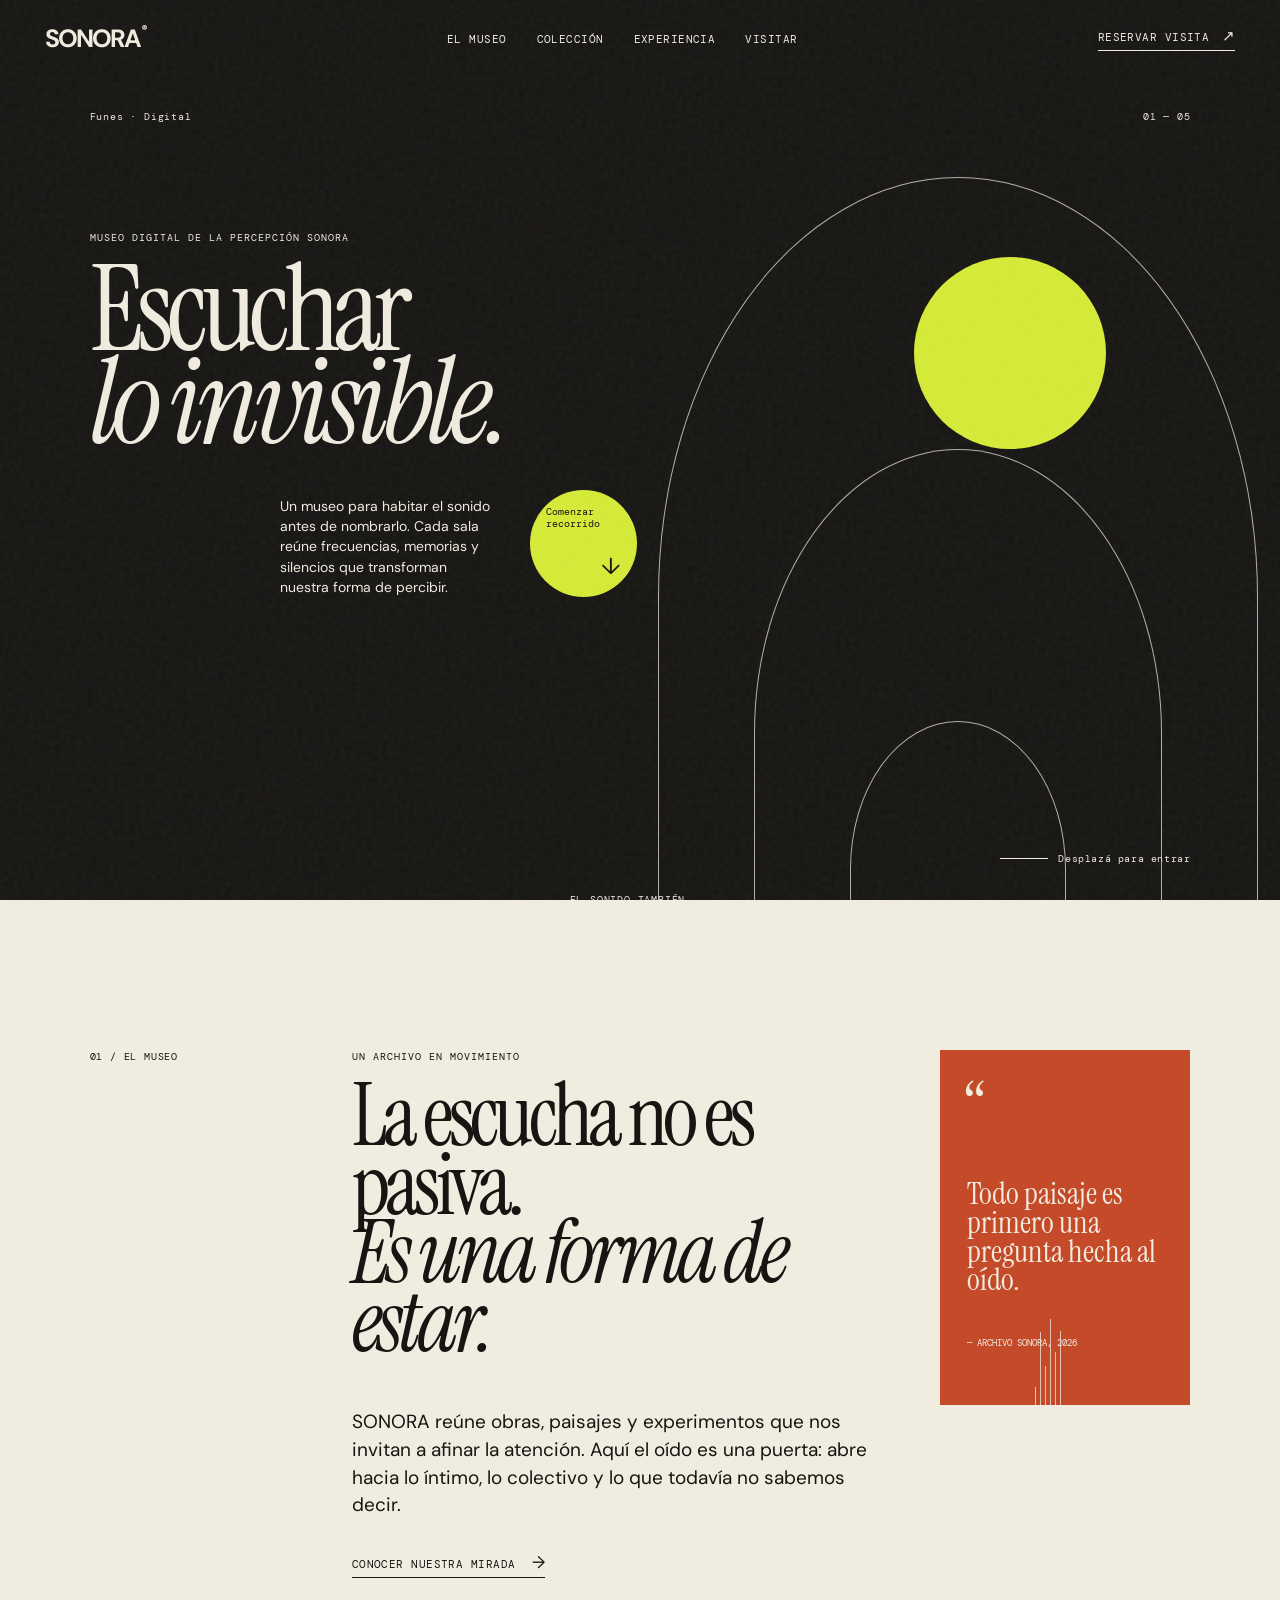
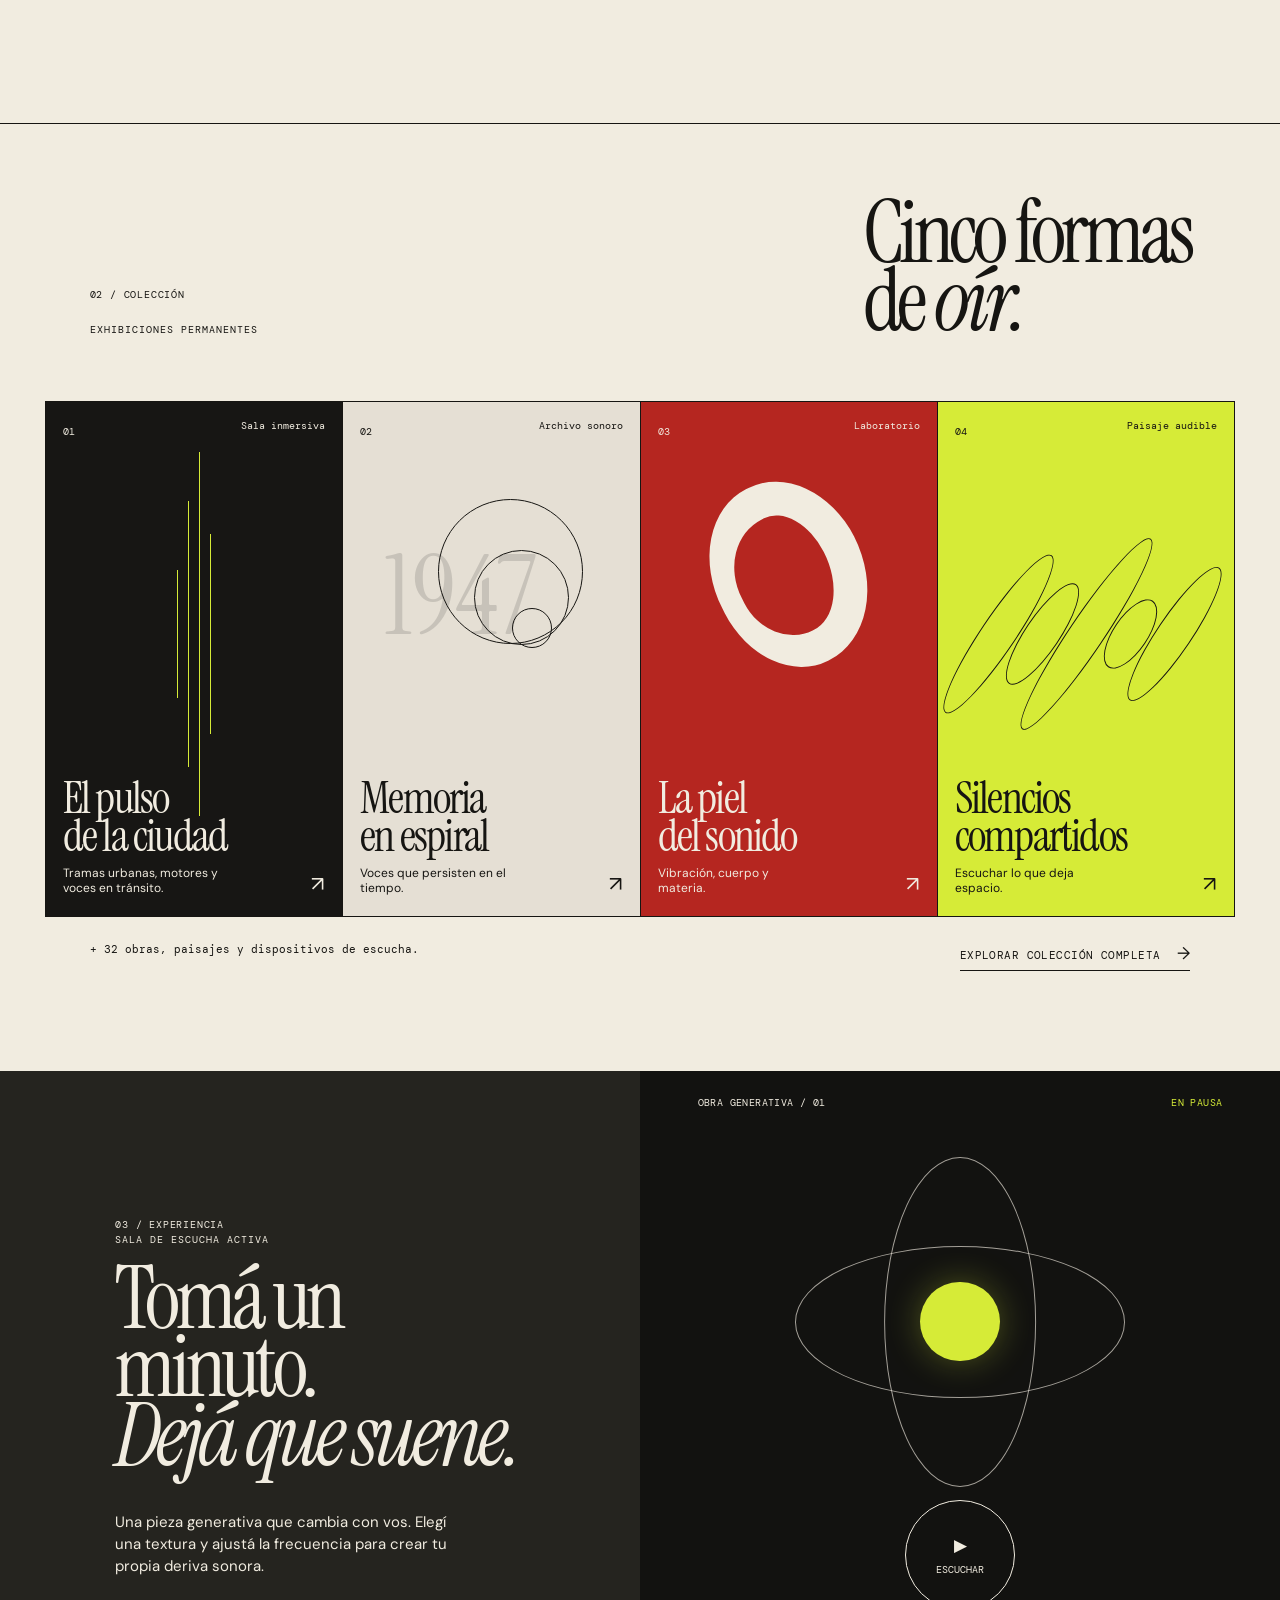
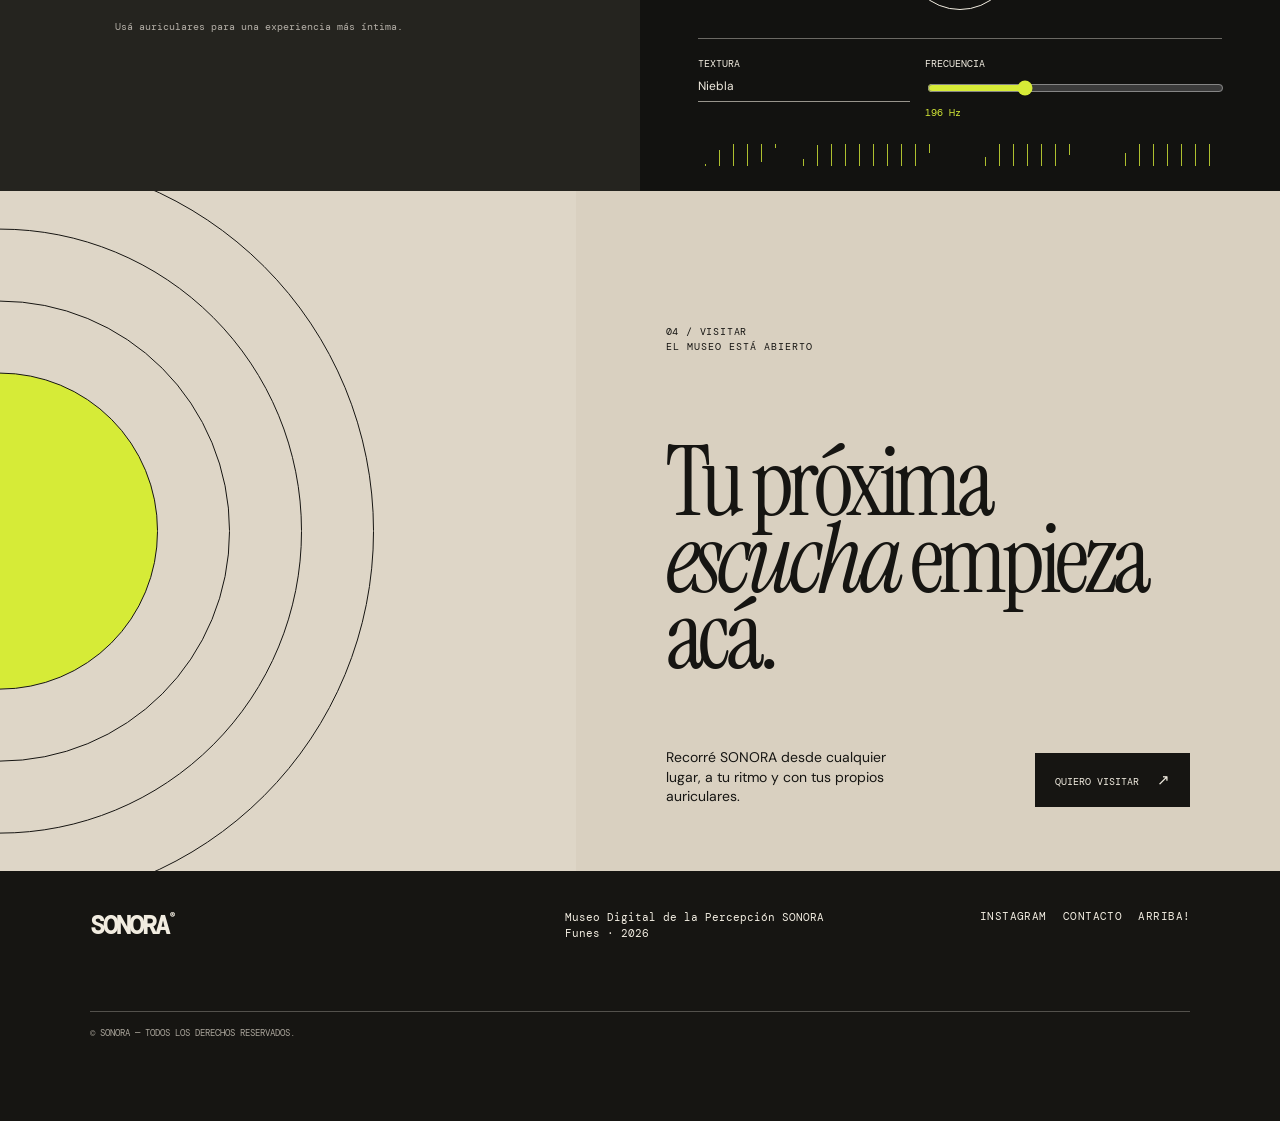
==== index.html @ 8efe7205 "Add files via upload" ====
<!doctype html>
<html lang="es">
  <head>
    <meta charset="UTF-8" />
    <meta name="viewport" content="width=device-width, initial-scale=1.0" />
    <meta name="theme-color" content="#151411" />
    <meta
      name="description"
      content="Museo Digital de la Percepción Sonora — un archivo vivo para escuchar de otra manera."
    />
    <title>SONORA — Museo digital de la percepción</title>
    <link rel="stylesheet" href="styles.css" />
  </head>
  <body>
    <div class="grain" aria-hidden="true"></div>
    <header class="site-header">
      <a class="wordmark" href="#inicio" aria-label="SONORA, inicio">SONORA<span>®</span></a>
      <button class="menu-toggle" type="button" aria-expanded="false" aria-controls="navigation">
        <span></span><span></span>
        <span class="sr-only">Abrir menú</span>
      </button>
      <nav id="navigation" aria-label="Navegación principal">
        <a href="#museo">El museo</a>
        <a href="#coleccion">Colección</a>
        <a href="#experiencia">Experiencia</a>
        <a href="#visita">Visitar</a>
      </nav>
      <a class="header-cta" href="visitar.html">Reservar visita <span>↗</span></a>
    </header>

    <main>
      <section class="hero" id="inicio" aria-labelledby="hero-title">
        <div class="hero-topline"><span>Funes · Digital</span><span>01 — 05</span></div>
        <div class="hero-content">
          <p class="eyebrow">Museo digital de la percepción sonora</p>
          <h1 id="hero-title">Escuchar<br /><em>lo invisible.</em></h1>
          <div class="hero-intro">
            <p>Un museo para habitar el sonido antes de nombrarlo. Cada sala reúne frecuencias, memorias y silencios que transforman nuestra forma de percibir.</p>
            <a class="circle-link" href="#museo"><span>Comenzar<br />recorrido</span><b>↓</b></a>
          </div>
        </div>
        <div class="hero-art" aria-hidden="true">
          <div class="sun"></div>
          <div class="arch arch-one"></div><div class="arch arch-two"></div><div class="arch arch-three"></div>
          <p>EL SONIDO TAMBIÉN<br />TIENE FORMA</p>
        </div>
        <div class="scroll-cue"><span></span>Desplazá para entrar</div>
      </section>

      <section class="manifesto" id="museo" aria-labelledby="museo-title">
        <div class="section-index">01 / EL MUSEO</div>
        <div class="manifesto-copy">
          <p class="eyebrow">Un archivo en movimiento</p>
          <h2 id="museo-title">La escucha no es pasiva.<br /><em>Es una forma de estar.</em></h2>
          <p class="large-copy">SONORA reúne obras, paisajes y experimentos que nos invitan a afinar la atención. Aquí el oído es una puerta: abre hacia lo íntimo, lo colectivo y lo que todavía no sabemos decir.</p>
          <a class="text-link" href="#coleccion">Conocer nuestra mirada <span>→</span></a>
        </div>
        <aside class="quote-card">
          <span class="quote-mark">“</span>
          <blockquote>Todo paisaje es primero una pregunta hecha al oído.</blockquote>
          <cite>— Archivo SONORA, 2026</cite>
          <div class="quote-lines" aria-hidden="true"><i></i><i></i><i></i><i></i><i></i><i></i></div>
        </aside>
      </section>

      <section class="collection" id="coleccion" aria-labelledby="coleccion-title">
        <div class="section-heading">
          <div><span class="section-index">02 / COLECCIÓN</span><p class="eyebrow">Exhibiciones permanentes</p></div>
          <h2 id="coleccion-title">Cinco formas<br />de <em>oír.</em></h2>
        </div>
        <div class="room-grid">
          <article class="room room-dark" data-room="01" tabindex="0">
            <span class="room-number">01</span><span class="room-type">Sala inmersiva</span>
            <div class="room-visual pulse-visual"><i></i><i></i><i></i><i></i></div>
            <h3>El pulso<br />de la ciudad</h3><p>Tramas urbanas, motores y voces en tránsito.</p><span class="room-arrow">↗</span>
          </article>
          <article class="room room-paper" data-room="02" tabindex="0">
            <span class="room-number">02</span><span class="room-type">Archivo sonoro</span>
            <div class="room-visual paper-visual"><span>1947</span><i></i><i></i><i></i></div>
            <h3>Memoria<br />en espiral</h3><p>Voces que persisten en el tiempo.</p><span class="room-arrow">↗</span>
          </article>
          <article class="room room-red" data-room="03" tabindex="0">
            <span class="room-number">03</span><span class="room-type">Laboratorio</span>
            <div class="room-visual ear-visual"><div></div></div>
            <h3>La piel<br />del sonido</h3><p>Vibración, cuerpo y materia.</p><span class="room-arrow">↗</span>
          </article>
          <article class="room room-line" data-room="04" tabindex="0">
            <span class="room-number">04</span><span class="room-type">Paisaje audible</span>
            <div class="room-visual line-visual"><i></i><i></i><i></i><i></i><i></i></div>
            <h3>Silencios<br />compartidos</h3><p>Escuchar lo que deja espacio.</p><span class="room-arrow">↗</span>
          </article>
        </div>
        <div class="collection-footer"><p>+ 32 obras, paisajes y dispositivos de escucha.</p><a class="text-link" href="#experiencia">Explorar colección completa <span>→</span></a></div>
      </section>

      <section class="listening-lab" id="experiencia" aria-labelledby="lab-title">
        <div class="lab-copy">
          <span class="section-index">03 / EXPERIENCIA</span>
          <p class="eyebrow">Sala de escucha activa</p>
          <h2 id="lab-title">Tomá un minuto.<br /><em>Dejá que suene.</em></h2>
          <p>Una pieza generativa que cambia con vos. Elegí una textura y ajustá la frecuencia para crear tu propia deriva sonora.</p>
          <p class="small-note">Usá auriculares para una experiencia más íntima.</p>
        </div>
        <div class="sound-console">
          <div class="console-header"><span>OBRA GENERATIVA / 01</span><span id="sound-status" aria-live="polite">EN PAUSA</span></div>
          <div class="sound-orbit" aria-hidden="true"><div class="orbit orbit-a"></div><div class="orbit orbit-b"></div><div class="core"></div></div>
          <button class="play-button" id="play-button" type="button" aria-pressed="false"><span class="play-icon">▶</span><span class="play-label">Escuchar</span></button>
          <div class="sound-controls">
            <label>Textura <select id="texture"><option value="sine">Niebla</option><option value="triangle">Marea</option><option value="sawtooth">Grano</option></select></label>
            <label>Frecuencia <input id="frequency" type="range" min="90" max="420" value="196" /><output id="frequency-output">196 Hz</output></label>
          </div>
          <div class="waveform" id="waveform" aria-hidden="true"></div>
        </div>
      </section>

      <section class="visit" id="visita" aria-labelledby="visita-title">
        <div class="visit-art" aria-hidden="true"><div class="ripple r1"></div><div class="ripple r2"></div><div class="ripple r3"></div><div class="ripple r4"></div></div>
        <div class="visit-content">
          <div><span class="section-index">04 / VISITAR</span><p class="eyebrow">El museo está abierto</p></div>
          <h2 id="visita-title">Tu próxima<br /><em>escucha</em> empieza acá.</h2>
          <div class="visit-bottom"><p>Recorré SONORA desde cualquier lugar, a tu ritmo y con tus propios auriculares.</p><a class="button-light" href="visitar.html">Quiero visitar <span>↗</span></a></div>
        </div>
      </section>
    </main>

    <footer>
      <a class="wordmark" href="#inicio">SONORA<span>®</span></a>
      <p>Museo Digital de la Percepción SONORA<br />Funes · 2026</p>
      <div><a href="https://instagram.com/fran.dubua/" target="_blank">Instagram</a><a href="mailto:riojinzxc@gmail.com">Contacto</a><a href="#inicio">Arriba!</a></div>
      <small>© SONORA — Todos los derechos reservados.</small>
    </footer>
    <script src="script.js"></script>
  </body>
</html>
---- styles.css ----
@import url('https://fonts.googleapis.com/css2?family=DM+Mono&family=DM+Sans:wght@400;500;700&family=Instrument+Serif:ital@0;1&display=swap');

:root{--ink:#161512;--cream:#f1ece0;--paper:#d9d0c0;--acid:#d6eb37;--rust:#c44a29;--red:#b52620;--mono:'DM Mono',monospace;--sans:'DM Sans',sans-serif;--serif:'Instrument Serif',Georgia,serif}*{box-sizing:border-box}html{scroll-behavior:smooth}body{margin:0;background:var(--cream);color:var(--ink);font-family:var(--sans);font-size:16px}.grain{position:fixed;inset:0;z-index:20;pointer-events:none;opacity:.055;background-image:url("data:image/svg+xml,%3Csvg viewBox='0 0 180 180' xmlns='http://www.w3.org/2000/svg'%3E%3Cfilter id='n'%3E%3CfeTurbulence type='fractalNoise' baseFrequency='.95' numOctaves='4' stitchTiles='stitch'/%3E%3C/filter%3E%3Crect width='100%25' height='100%25' filter='url(%23n)' opacity='.9'/%3E%3C/svg%3E")}.site-header{height:78px;padding:0 3.5vw;display:flex;align-items:center;justify-content:space-between;border-bottom:1px solid rgba(22,21,18,.24);position:absolute;left:0;right:0;z-index:4;color:var(--cream)}.wordmark{font-weight:700;letter-spacing:-.08em;font-size:25px;text-decoration:none;color:inherit}.wordmark span{font-family:var(--mono);font-size:8px;vertical-align:top;letter-spacing:0;margin-left:2px}.site-header nav{display:flex;gap:30px}.site-header nav a,.header-cta,footer a{font:11px var(--mono);color:inherit;text-decoration:none;text-transform:uppercase;letter-spacing:.04em}.header-cta{border-bottom:1px solid currentColor;padding-bottom:4px}.header-cta span{font-size:15px;margin-left:5px}.menu-toggle{display:none}.hero{min-height:800px;height:100vh;position:relative;overflow:hidden;background:#171614;color:var(--cream);padding:110px 7vw 38px}.hero-topline{font:10px var(--mono);display:flex;justify-content:space-between;letter-spacing:.08em}.hero-content{position:relative;z-index:2;margin-top:clamp(60px,12vh,150px);max-width:760px}.eyebrow{font:10px var(--mono);text-transform:uppercase;letter-spacing:.1em;margin:0 0 19px}.hero h1,h2{font:clamp(65px,9.4vw,150px)/.77 var(--serif);letter-spacing:-.055em;font-weight:400;margin:0}.hero h1 em,h2 em{font-weight:400}.hero-intro{display:flex;align-items:end;gap:35px;margin:42px 0 0 25%;max-width:480px}.hero-intro p{font-size:14px;line-height:1.45;margin:0;max-width:215px}.circle-link{display:flex;flex:none;width:107px;height:107px;border-radius:50%;background:var(--acid);color:var(--ink);padding:16px;text-decoration:none;justify-content:space-between;flex-direction:column;font:10px/1.2 var(--mono)}.circle-link b{font:23px var(--sans);align-self:flex-end}.hero-art{position:absolute;right:-7vw;bottom:-13vh;width:min(64vw,800px);height:min(64vw,800px)}.sun{background:var(--acid);width:24%;aspect-ratio:1;border-radius:50%;position:absolute;top:5%;left:43%;z-index:1}.arch{position:absolute;border:1px solid rgba(241,236,224,.72);border-bottom:0;border-radius:50% 50% 0 0}.arch-one{width:75%;height:105%;bottom:0;left:11%}.arch-two{width:51%;height:71%;bottom:0;left:23%}.arch-three{width:27%;height:37%;bottom:0;left:35%}.hero-art p{position:absolute;z-index:2;bottom:11%;left:0;font:10px/1.25 var(--mono);letter-spacing:.08em}.scroll-cue{position:absolute;bottom:35px;right:7vw;font:10px var(--mono);letter-spacing:.06em;display:flex;align-items:center;gap:10px}.scroll-cue span{display:block;height:1px;width:48px;background:var(--cream)}.manifesto{padding:150px 7vw;display:grid;grid-template-columns:18% 1fr 250px;gap:5vw;align-items:start}.section-index{font:10px var(--mono);letter-spacing:.08em}.manifesto h2,.collection h2,.lab-copy h2,.visit h2{font-size:clamp(52px,6.7vw,103px);line-height:.8}.large-copy{font-size:19px;line-height:1.45;max-width:575px;margin:52px 0 32px}.text-link{font:11px var(--mono);text-transform:uppercase;color:inherit;letter-spacing:.04em;text-decoration:none;border-bottom:1px solid;padding-bottom:6px}.text-link span{font:17px var(--sans);margin-left:9px}.quote-card{background:var(--rust);color:var(--cream);min-height:355px;padding:27px;position:relative;overflow:hidden}.quote-mark{font:68px/1 var(--serif)}blockquote{font:31px/.93 var(--serif);margin:35px 0 35px}cite{font:9px var(--mono);font-style:normal;text-transform:uppercase}.quote-lines{position:absolute;bottom:-4px;right:-25px;width:180px;height:90px;display:flex;align-items:flex-end;gap:4px;opacity:.75}.quote-lines i{width:1px;background:var(--cream);transform-origin:bottom}.quote-lines i:nth-child(1){height:25%}.quote-lines i:nth-child(2){height:86%}.quote-lines i:nth-child(3){height:48%}.quote-lines i:nth-child(4){height:100%}.quote-lines i:nth-child(5){height:63%}.quote-lines i:nth-child(6){height:87%}.collection{padding:75px 3.5vw 100px;border-top:1px solid var(--ink)}.section-heading{padding:0 3.5vw 65px;display:flex;align-items:end;justify-content:space-between}.section-heading .eyebrow{margin-top:20px;margin-bottom:0}.room-grid{display:grid;grid-template-columns:repeat(4,1fr);border-top:1px solid var(--ink);border-left:1px solid var(--ink)}.room{height:515px;border-right:1px solid var(--ink);border-bottom:1px solid var(--ink);padding:17px;position:relative;overflow:hidden;cursor:pointer;transition:transform .3s ease,box-shadow .3s ease}.room:hover,.room:focus-visible{transform:translateY(-8px);box-shadow:0 12px 0 var(--ink);z-index:1;outline:none}.room-number,.room-type{font:10px var(--mono);position:relative;z-index:1}.room-type{float:right}.room h3{font:45px/.83 var(--serif);letter-spacing:-.04em;position:absolute;z-index:2;left:17px;bottom:62px;margin:0}.room p{font-size:12px;line-height:1.3;position:absolute;left:17px;bottom:19px;margin:0;max-width:160px}.room-arrow{position:absolute;right:18px;bottom:18px;font-size:21px}.room-dark{background:#171614;color:var(--cream)}.room-paper{background:#e5dfd4}.room-red{background:var(--red);color:var(--cream)}.room-line{background:var(--acid)}.room-visual{position:absolute;inset:50px 0 100px}.pulse-visual{display:flex;align-items:center;justify-content:center;gap:10px}.pulse-visual i{display:block;width:1px;background:var(--acid);animation:pulse 1.6s infinite ease-in-out}.pulse-visual i:nth-child(1){height:35%}.pulse-visual i:nth-child(2){height:73%;animation-delay:.2s}.pulse-visual i:nth-child(3){height:100%;animation-delay:.4s}.pulse-visual i:nth-child(4){height:55%;animation-delay:.6s}@keyframes pulse{50%{transform:scaleY(.35)}}.paper-visual span{font:110px var(--serif);position:absolute;left:14%;top:20%;color:rgba(22,21,18,.14)}.paper-visual i{position:absolute;border:1px solid var(--ink);border-radius:50%;width:145px;aspect-ratio:1;left:32%;top:13%}.paper-visual i:nth-of-type(2){width:95px;left:44%;top:27%}.paper-visual i:nth-of-type(3){width:40px;left:57%;top:43%}.ear-visual div{width:150px;height:190px;border-radius:50% 48% 52% 47%;border:34px solid var(--cream);border-left-width:22px;transform:rotate(-27deg);margin:27px auto}.line-visual{display:flex;justify-content:center;align-items:center;gap:9px}.line-visual i{display:block;border:1px solid var(--ink);height:190px;width:35px;border-radius:50%;transform:rotate(34deg)}.line-visual i:nth-child(2){height:120px}.line-visual i:nth-child(3){height:230px}.line-visual i:nth-child(4){height:80px}.line-visual i:nth-child(5){height:160px}.collection-footer{display:flex;justify-content:space-between;padding:25px 3.5vw 0}.collection-footer p{font:11px var(--mono);margin:0}.listening-lab{display:grid;grid-template-columns:1fr 1fr;min-height:720px;background:#25241f;color:var(--cream)}.lab-copy{padding:11vw 9vw}.lab-copy>p:not(.eyebrow):not(.small-note){font-size:15px;line-height:1.45;max-width:340px;margin:42px 0}.small-note{font:10px var(--mono);color:#b5b0a8}.sound-console{background:#121210;padding:25px 9%;display:flex;flex-direction:column;align-items:center;position:relative;overflow:hidden}.console-header{width:100%;font:10px var(--mono);letter-spacing:.04em;display:flex;justify-content:space-between}.console-header span:last-child{color:var(--acid)}.sound-orbit{width:330px;aspect-ratio:1;margin:auto;position:relative}.orbit{position:absolute;border:1px solid rgba(241,236,224,.65);border-radius:50%;left:50%;top:50%;transform:translate(-50%,-50%)}.orbit-a{width:100%;height:46%;animation:spin 13s infinite linear}.orbit-b{height:100%;width:46%;animation:spin 10s infinite reverse linear}.core{width:24%;aspect-ratio:1;border-radius:50%;background:var(--acid);position:absolute;left:38%;top:38%;box-shadow:0 0 35px rgba(214,235,55,.3);transition:transform .2s}.is-playing .core{animation:breathe 1.8s infinite ease-in-out}@keyframes spin{to{transform:translate(-50%,-50%) rotate(360deg)}}@keyframes breathe{50%{transform:scale(1.35)}}.play-button{width:110px;height:110px;border:1px solid var(--cream);border-radius:50%;background:transparent;color:var(--cream);margin:-35px 0 28px;position:relative;z-index:1;cursor:pointer;font:10px var(--mono);text-transform:uppercase;display:flex;flex-direction:column;align-items:center;justify-content:center;gap:7px;transition:.25s}.play-button:hover{background:var(--acid);border-color:var(--acid);color:var(--ink)}.play-icon{font-size:17px}.sound-controls{border-top:1px solid rgba(241,236,224,.4);padding-top:18px;width:100%;display:grid;grid-template-columns:1fr 1.4fr;gap:15px;font:10px var(--mono);text-transform:uppercase}.sound-controls label{display:flex;flex-direction:column;gap:8px}.sound-controls select{appearance:none;background:transparent;color:var(--cream);border:0;border-bottom:1px solid rgba(241,236,224,.6);padding:0 0 7px;font:12px var(--sans)}.sound-controls option{color:var(--ink)}input[type=range]{accent-color:var(--acid);width:100%}output{color:var(--acid);text-transform:none}.waveform{height:22px;width:100%;margin-top:25px;background:repeating-linear-gradient(90deg,transparent 0 7px,var(--acid) 7px 8px,transparent 8px 14px);mask-image:linear-gradient(135deg,transparent 0 5%,#000 5% 15%,transparent 15% 22%,#000 22% 44%,transparent 44% 55%,#000 55% 70%,transparent 70% 80%,#000 80% 100%);opacity:.8}.visit{background:var(--paper);min-height:680px;display:grid;grid-template-columns:45% 1fr}.visit-art{position:relative;overflow:hidden;background:#ded6c7}.ripple{position:absolute;border:1px solid var(--ink);width:130%;aspect-ratio:1;border-radius:50%;left:-65%;top:50%;transform:translateY(-50%)}.r2{width:105%;left:-52.5%}.r3{width:80%;left:-40%}.r4{width:55%;left:-27.5%;background:var(--acid)}.visit-content{padding:10vw 7vw 5vw;display:flex;flex-direction:column;justify-content:space-between}.visit h2{font-size:clamp(64px,7.5vw,116px)}.visit-bottom{display:flex;align-items:end;justify-content:space-between;gap:25px}.visit-bottom p{font-size:14px;line-height:1.4;max-width:220px;margin:0}.button-light{background:var(--ink);color:var(--cream);padding:17px 20px;text-decoration:none;font:10px var(--mono);text-transform:uppercase;white-space:nowrap}.button-light span{font-size:15px;margin-left:12px}footer{min-height:250px;padding:38px 7vw;display:grid;grid-template-columns:1.5fr 1fr 1fr;gap:25px;background:var(--ink);color:var(--cream)}footer p{font:11px/1.5 var(--mono);margin:0}footer>div{display:flex;gap:16px;justify-content:end}footer small{grid-column:1/-1;border-top:1px solid rgba(241,236,224,.28);padding-top:15px;font:9px var(--mono);text-transform:uppercase;color:#aaa59b}.sr-only{position:absolute;width:1px;height:1px;overflow:hidden;clip:rect(0,0,0,0)}
@media(max-width:800px){.site-header{height:65px;padding:0 5vw}.site-header nav,.header-cta{display:none}.menu-toggle{display:flex;width:32px;height:24px;border:0;background:transparent;padding:3px 0;flex-direction:column;justify-content:space-around}.menu-toggle span:not(.sr-only){height:1px;background:var(--cream);width:100%;display:block}.site-header nav.open{display:flex;position:absolute;top:65px;right:0;left:0;background:var(--ink);padding:24px 5vw;flex-direction:column;gap:20px}.hero{min-height:680px;padding:90px 7vw 28px}.hero-content{margin-top:70px}.hero-intro{margin:30px 0 0;gap:22px}.hero-art{width:105vw;right:-40vw;bottom:-3vh}.scroll-cue{display:none}.manifesto{padding:90px 7vw;grid-template-columns:1fr;gap:35px}.quote-card{max-width:350px}.section-heading{padding:0 3.5vw 38px;display:block}.section-heading h2{margin-top:32px}.room-grid{grid-template-columns:1fr 1fr}.room{height:400px}.collection-footer{gap:25px;align-items:start;flex-direction:column}.listening-lab{grid-template-columns:1fr}.lab-copy{padding:90px 9vw 55px}.sound-console{min-height:610px;padding:22px 9%}.visit{grid-template-columns:1fr}.visit-art{height:270px}.ripple{left:-35%;top:100%}.r2{left:-23%}.r3{left:-10%}.r4{left:2%}.visit-content{min-height:540px;padding:70px 7vw 45px}footer{grid-template-columns:1fr 1fr;padding:34px 7vw}footer>div{justify-content:start;flex-direction:column;gap:10px}footer small{grid-column:1/-1}}
@media(max-width:450px){.hero h1{font-size:68px}.hero-intro p{font-size:13px}.circle-link{width:92px;height:92px}.room-grid{grid-template-columns:1fr}.room{height:370px}.room h3{font-size:47px}.visit-bottom{align-items:start;flex-direction:column}.sound-orbit{width:260px}footer{grid-template-columns:1fr}.manifesto h2,.collection h2,.lab-copy h2,.visit h2{font-size:60px}}
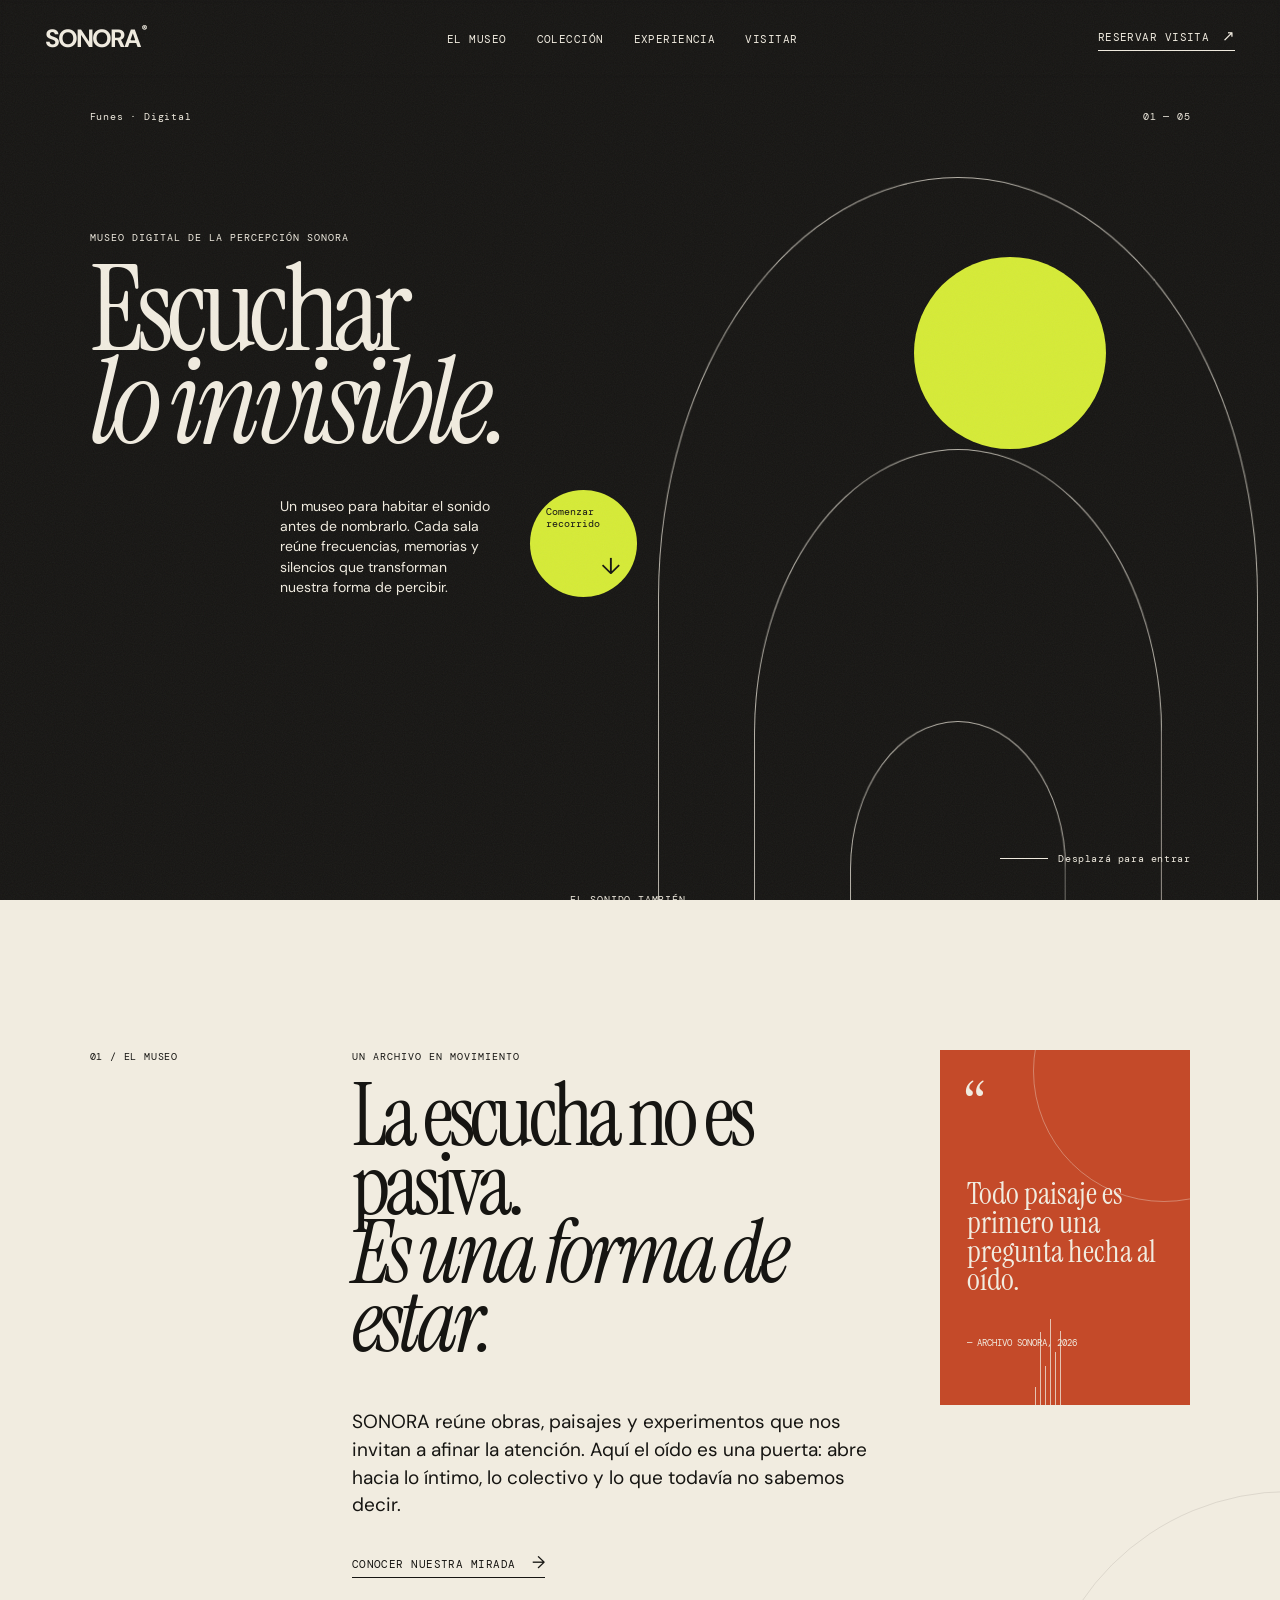
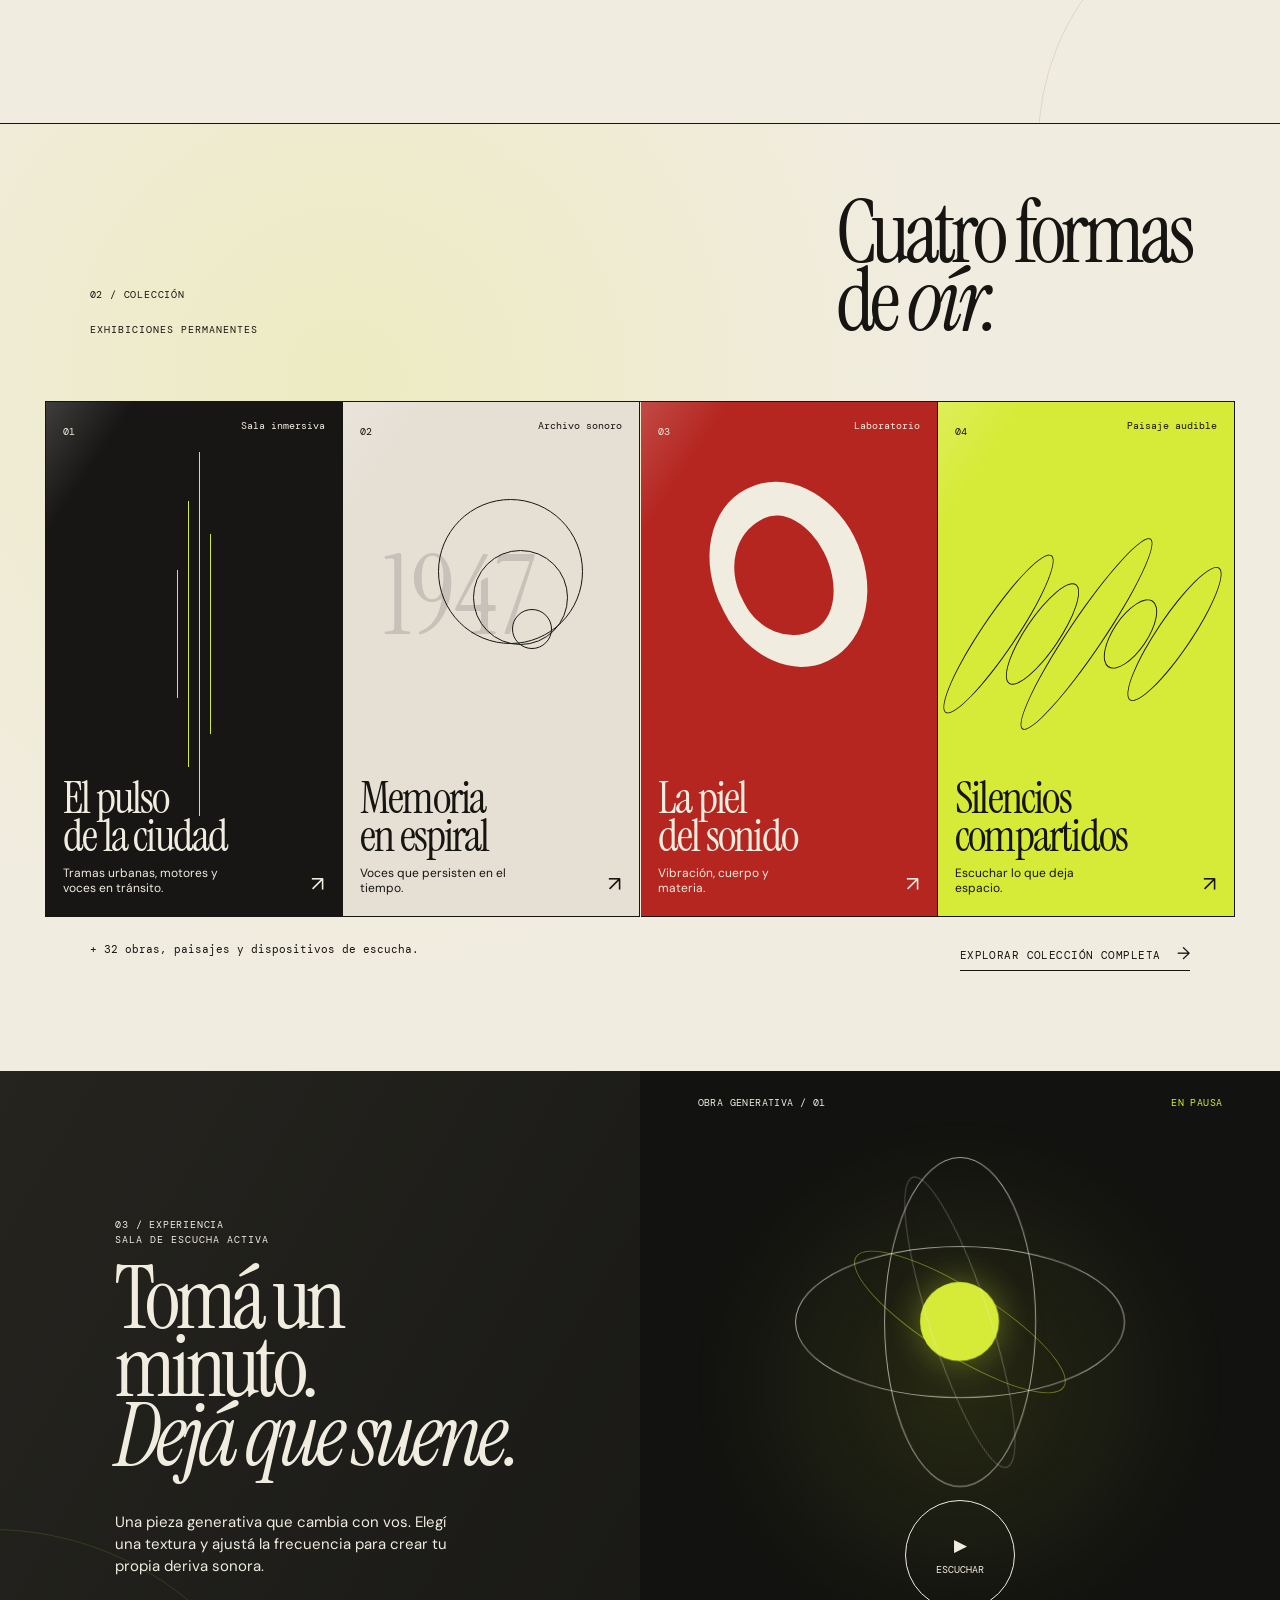
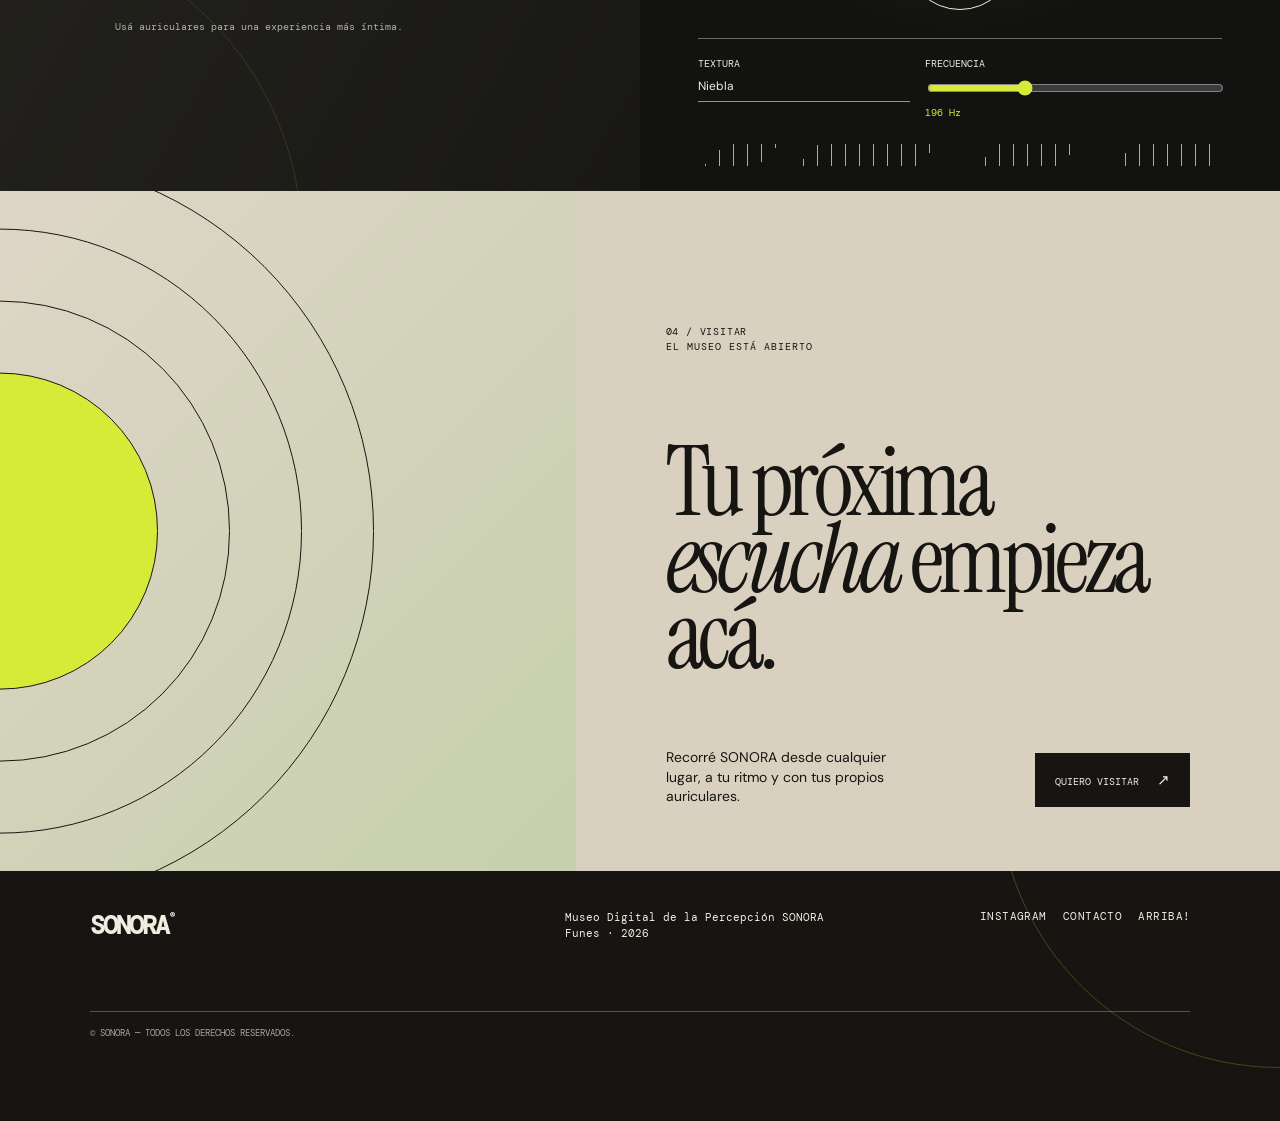
==== commit 022d8d6e: "Add files via upload" ====
--- a/index.html
+++ b/index.html
@@ -14,7 +14,7 @@
   <body>
     <div class="grain" aria-hidden="true"></div>
     <header class="site-header">
-      <a class="wordmark" href="#inicio" aria-label="SONORA, inicio">SONORA<span>®</span></a>
+      <a class="wordmark" href="assets/easter-egg.png" aria-label="SONORA, sorpresa">SONORA<span>®</span></a>
       <button class="menu-toggle" type="button" aria-expanded="false" aria-controls="navigation">
         <span></span><span></span>
         <span class="sr-only">Abrir menú</span>
@@ -66,7 +66,7 @@
       <section class="collection" id="coleccion" aria-labelledby="coleccion-title">
         <div class="section-heading">
           <div><span class="section-index">02 / COLECCIÓN</span><p class="eyebrow">Exhibiciones permanentes</p></div>
-          <h2 id="coleccion-title">Cinco formas<br />de <em>oír.</em></h2>
+          <h2 id="coleccion-title">Cuatro formas<br />de <em>oír.</em></h2>
         </div>
         <div class="room-grid">
           <article class="room room-dark" data-room="01" tabindex="0">
@@ -90,7 +90,7 @@
             <h3>Silencios<br />compartidos</h3><p>Escuchar lo que deja espacio.</p><span class="room-arrow">↗</span>
           </article>
         </div>
-        <div class="collection-footer"><p>+ 32 obras, paisajes y dispositivos de escucha.</p><a class="text-link" href="#experiencia">Explorar colección completa <span>→</span></a></div>
+        <div class="collection-footer"><p>+ 32 obras, paisajes y dispositivos de escucha.</p><a class="text-link" href="coleccion.html">Explorar colección completa <span>→</span></a></div>
       </section>
 
       <section class="listening-lab" id="experiencia" aria-labelledby="lab-title">
@@ -106,7 +106,7 @@
           <div class="sound-orbit" aria-hidden="true"><div class="orbit orbit-a"></div><div class="orbit orbit-b"></div><div class="core"></div></div>
           <button class="play-button" id="play-button" type="button" aria-pressed="false"><span class="play-icon">▶</span><span class="play-label">Escuchar</span></button>
           <div class="sound-controls">
-            <label>Textura <select id="texture"><option value="sine">Niebla</option><option value="triangle">Marea</option><option value="sawtooth">Grano</option></select></label>
+            <label>Textura <select id="texture"><option value="sine">Niebla</option><option value="triangle">Marea</option><option value="sawtooth">Grano</option><option value="square">Pulsar</option><option value="viento">Brisa</option><option value="lluvia">Lluvia lejana</option></select></label>
             <label>Frecuencia <input id="frequency" type="range" min="90" max="420" value="196" /><output id="frequency-output">196 Hz</output></label>
           </div>
           <div class="waveform" id="waveform" aria-hidden="true"></div>
--- a/styles.css
+++ b/styles.css
@@ -3,3 +3,29 @@
 :root{--ink:#161512;--cream:#f1ece0;--paper:#d9d0c0;--acid:#d6eb37;--rust:#c44a29;--red:#b52620;--mono:'DM Mono',monospace;--sans:'DM Sans',sans-serif;--serif:'Instrument Serif',Georgia,serif}*{box-sizing:border-box}html{scroll-behavior:smooth}body{margin:0;background:var(--cream);color:var(--ink);font-family:var(--sans);font-size:16px}.grain{position:fixed;inset:0;z-index:20;pointer-events:none;opacity:.055;background-image:url("data:image/svg+xml,%3Csvg viewBox='0 0 180 180' xmlns='http://www.w3.org/2000/svg'%3E%3Cfilter id='n'%3E%3CfeTurbulence type='fractalNoise' baseFrequency='.95' numOctaves='4' stitchTiles='stitch'/%3E%3C/filter%3E%3Crect width='100%25' height='100%25' filter='url(%23n)' opacity='.9'/%3E%3C/svg%3E")}.site-header{height:78px;padding:0 3.5vw;display:flex;align-items:center;justify-content:space-between;border-bottom:1px solid rgba(22,21,18,.24);position:absolute;left:0;right:0;z-index:4;color:var(--cream)}.wordmark{font-weight:700;letter-spacing:-.08em;font-size:25px;text-decoration:none;color:inherit}.wordmark span{font-family:var(--mono);font-size:8px;vertical-align:top;letter-spacing:0;margin-left:2px}.site-header nav{display:flex;gap:30px}.site-header nav a,.header-cta,footer a{font:11px var(--mono);color:inherit;text-decoration:none;text-transform:uppercase;letter-spacing:.04em}.header-cta{border-bottom:1px solid currentColor;padding-bottom:4px}.header-cta span{font-size:15px;margin-left:5px}.menu-toggle{display:none}.hero{min-height:800px;height:100vh;position:relative;overflow:hidden;background:#171614;color:var(--cream);padding:110px 7vw 38px}.hero-topline{font:10px var(--mono);display:flex;justify-content:space-between;letter-spacing:.08em}.hero-content{position:relative;z-index:2;margin-top:clamp(60px,12vh,150px);max-width:760px}.eyebrow{font:10px var(--mono);text-transform:uppercase;letter-spacing:.1em;margin:0 0 19px}.hero h1,h2{font:clamp(65px,9.4vw,150px)/.77 var(--serif);letter-spacing:-.055em;font-weight:400;margin:0}.hero h1 em,h2 em{font-weight:400}.hero-intro{display:flex;align-items:end;gap:35px;margin:42px 0 0 25%;max-width:480px}.hero-intro p{font-size:14px;line-height:1.45;margin:0;max-width:215px}.circle-link{display:flex;flex:none;width:107px;height:107px;border-radius:50%;background:var(--acid);color:var(--ink);padding:16px;text-decoration:none;justify-content:space-between;flex-direction:column;font:10px/1.2 var(--mono)}.circle-link b{font:23px var(--sans);align-self:flex-end}.hero-art{position:absolute;right:-7vw;bottom:-13vh;width:min(64vw,800px);height:min(64vw,800px)}.sun{background:var(--acid);width:24%;aspect-ratio:1;border-radius:50%;position:absolute;top:5%;left:43%;z-index:1}.arch{position:absolute;border:1px solid rgba(241,236,224,.72);border-bottom:0;border-radius:50% 50% 0 0}.arch-one{width:75%;height:105%;bottom:0;left:11%}.arch-two{width:51%;height:71%;bottom:0;left:23%}.arch-three{width:27%;height:37%;bottom:0;left:35%}.hero-art p{position:absolute;z-index:2;bottom:11%;left:0;font:10px/1.25 var(--mono);letter-spacing:.08em}.scroll-cue{position:absolute;bottom:35px;right:7vw;font:10px var(--mono);letter-spacing:.06em;display:flex;align-items:center;gap:10px}.scroll-cue span{display:block;height:1px;width:48px;background:var(--cream)}.manifesto{padding:150px 7vw;display:grid;grid-template-columns:18% 1fr 250px;gap:5vw;align-items:start}.section-index{font:10px var(--mono);letter-spacing:.08em}.manifesto h2,.collection h2,.lab-copy h2,.visit h2{font-size:clamp(52px,6.7vw,103px);line-height:.8}.large-copy{font-size:19px;line-height:1.45;max-width:575px;margin:52px 0 32px}.text-link{font:11px var(--mono);text-transform:uppercase;color:inherit;letter-spacing:.04em;text-decoration:none;border-bottom:1px solid;padding-bottom:6px}.text-link span{font:17px var(--sans);margin-left:9px}.quote-card{background:var(--rust);color:var(--cream);min-height:355px;padding:27px;position:relative;overflow:hidden}.quote-mark{font:68px/1 var(--serif)}blockquote{font:31px/.93 var(--serif);margin:35px 0 35px}cite{font:9px var(--mono);font-style:normal;text-transform:uppercase}.quote-lines{position:absolute;bottom:-4px;right:-25px;width:180px;height:90px;display:flex;align-items:flex-end;gap:4px;opacity:.75}.quote-lines i{width:1px;background:var(--cream);transform-origin:bottom}.quote-lines i:nth-child(1){height:25%}.quote-lines i:nth-child(2){height:86%}.quote-lines i:nth-child(3){height:48%}.quote-lines i:nth-child(4){height:100%}.quote-lines i:nth-child(5){height:63%}.quote-lines i:nth-child(6){height:87%}.collection{padding:75px 3.5vw 100px;border-top:1px solid var(--ink)}.section-heading{padding:0 3.5vw 65px;display:flex;align-items:end;justify-content:space-between}.section-heading .eyebrow{margin-top:20px;margin-bottom:0}.room-grid{display:grid;grid-template-columns:repeat(4,1fr);border-top:1px solid var(--ink);border-left:1px solid var(--ink)}.room{height:515px;border-right:1px solid var(--ink);border-bottom:1px solid var(--ink);padding:17px;position:relative;overflow:hidden;cursor:pointer;transition:transform .3s ease,box-shadow .3s ease}.room:hover,.room:focus-visible{transform:translateY(-8px);box-shadow:0 12px 0 var(--ink);z-index:1;outline:none}.room-number,.room-type{font:10px var(--mono);position:relative;z-index:1}.room-type{float:right}.room h3{font:45px/.83 var(--serif);letter-spacing:-.04em;position:absolute;z-index:2;left:17px;bottom:62px;margin:0}.room p{font-size:12px;line-height:1.3;position:absolute;left:17px;bottom:19px;margin:0;max-width:160px}.room-arrow{position:absolute;right:18px;bottom:18px;font-size:21px}.room-dark{background:#171614;color:var(--cream)}.room-paper{background:#e5dfd4}.room-red{background:var(--red);color:var(--cream)}.room-line{background:var(--acid)}.room-visual{position:absolute;inset:50px 0 100px}.pulse-visual{display:flex;align-items:center;justify-content:center;gap:10px}.pulse-visual i{display:block;width:1px;background:var(--acid);animation:pulse 1.6s infinite ease-in-out}.pulse-visual i:nth-child(1){height:35%}.pulse-visual i:nth-child(2){height:73%;animation-delay:.2s}.pulse-visual i:nth-child(3){height:100%;animation-delay:.4s}.pulse-visual i:nth-child(4){height:55%;animation-delay:.6s}@keyframes pulse{50%{transform:scaleY(.35)}}.paper-visual span{font:110px var(--serif);position:absolute;left:14%;top:20%;color:rgba(22,21,18,.14)}.paper-visual i{position:absolute;border:1px solid var(--ink);border-radius:50%;width:145px;aspect-ratio:1;left:32%;top:13%}.paper-visual i:nth-of-type(2){width:95px;left:44%;top:27%}.paper-visual i:nth-of-type(3){width:40px;left:57%;top:43%}.ear-visual div{width:150px;height:190px;border-radius:50% 48% 52% 47%;border:34px solid var(--cream);border-left-width:22px;transform:rotate(-27deg);margin:27px auto}.line-visual{display:flex;justify-content:center;align-items:center;gap:9px}.line-visual i{display:block;border:1px solid var(--ink);height:190px;width:35px;border-radius:50%;transform:rotate(34deg)}.line-visual i:nth-child(2){height:120px}.line-visual i:nth-child(3){height:230px}.line-visual i:nth-child(4){height:80px}.line-visual i:nth-child(5){height:160px}.collection-footer{display:flex;justify-content:space-between;padding:25px 3.5vw 0}.collection-footer p{font:11px var(--mono);margin:0}.listening-lab{display:grid;grid-template-columns:1fr 1fr;min-height:720px;background:#25241f;color:var(--cream)}.lab-copy{padding:11vw 9vw}.lab-copy>p:not(.eyebrow):not(.small-note){font-size:15px;line-height:1.45;max-width:340px;margin:42px 0}.small-note{font:10px var(--mono);color:#b5b0a8}.sound-console{background:#121210;padding:25px 9%;display:flex;flex-direction:column;align-items:center;position:relative;overflow:hidden}.console-header{width:100%;font:10px var(--mono);letter-spacing:.04em;display:flex;justify-content:space-between}.console-header span:last-child{color:var(--acid)}.sound-orbit{width:330px;aspect-ratio:1;margin:auto;position:relative}.orbit{position:absolute;border:1px solid rgba(241,236,224,.65);border-radius:50%;left:50%;top:50%;transform:translate(-50%,-50%)}.orbit-a{width:100%;height:46%;animation:spin 13s infinite linear}.orbit-b{height:100%;width:46%;animation:spin 10s infinite reverse linear}.core{width:24%;aspect-ratio:1;border-radius:50%;background:var(--acid);position:absolute;left:38%;top:38%;box-shadow:0 0 35px rgba(214,235,55,.3);transition:transform .2s}.is-playing .core{animation:breathe 1.8s infinite ease-in-out}@keyframes spin{to{transform:translate(-50%,-50%) rotate(360deg)}}@keyframes breathe{50%{transform:scale(1.35)}}.play-button{width:110px;height:110px;border:1px solid var(--cream);border-radius:50%;background:transparent;color:var(--cream);margin:-35px 0 28px;position:relative;z-index:1;cursor:pointer;font:10px var(--mono);text-transform:uppercase;display:flex;flex-direction:column;align-items:center;justify-content:center;gap:7px;transition:.25s}.play-button:hover{background:var(--acid);border-color:var(--acid);color:var(--ink)}.play-icon{font-size:17px}.sound-controls{border-top:1px solid rgba(241,236,224,.4);padding-top:18px;width:100%;display:grid;grid-template-columns:1fr 1.4fr;gap:15px;font:10px var(--mono);text-transform:uppercase}.sound-controls label{display:flex;flex-direction:column;gap:8px}.sound-controls select{appearance:none;background:transparent;color:var(--cream);border:0;border-bottom:1px solid rgba(241,236,224,.6);padding:0 0 7px;font:12px var(--sans)}.sound-controls option{color:var(--ink)}input[type=range]{accent-color:var(--acid);width:100%}output{color:var(--acid);text-transform:none}.waveform{height:22px;width:100%;margin-top:25px;background:repeating-linear-gradient(90deg,transparent 0 7px,var(--acid) 7px 8px,transparent 8px 14px);mask-image:linear-gradient(135deg,transparent 0 5%,#000 5% 15%,transparent 15% 22%,#000 22% 44%,transparent 44% 55%,#000 55% 70%,transparent 70% 80%,#000 80% 100%);opacity:.8}.visit{background:var(--paper);min-height:680px;display:grid;grid-template-columns:45% 1fr}.visit-art{position:relative;overflow:hidden;background:#ded6c7}.ripple{position:absolute;border:1px solid var(--ink);width:130%;aspect-ratio:1;border-radius:50%;left:-65%;top:50%;transform:translateY(-50%)}.r2{width:105%;left:-52.5%}.r3{width:80%;left:-40%}.r4{width:55%;left:-27.5%;background:var(--acid)}.visit-content{padding:10vw 7vw 5vw;display:flex;flex-direction:column;justify-content:space-between}.visit h2{font-size:clamp(64px,7.5vw,116px)}.visit-bottom{display:flex;align-items:end;justify-content:space-between;gap:25px}.visit-bottom p{font-size:14px;line-height:1.4;max-width:220px;margin:0}.button-light{background:var(--ink);color:var(--cream);padding:17px 20px;text-decoration:none;font:10px var(--mono);text-transform:uppercase;white-space:nowrap}.button-light span{font-size:15px;margin-left:12px}footer{min-height:250px;padding:38px 7vw;display:grid;grid-template-columns:1.5fr 1fr 1fr;gap:25px;background:var(--ink);color:var(--cream)}footer p{font:11px/1.5 var(--mono);margin:0}footer>div{display:flex;gap:16px;justify-content:end}footer small{grid-column:1/-1;border-top:1px solid rgba(241,236,224,.28);padding-top:15px;font:9px var(--mono);text-transform:uppercase;color:#aaa59b}.sr-only{position:absolute;width:1px;height:1px;overflow:hidden;clip:rect(0,0,0,0)}
 @media(max-width:800px){.site-header{height:65px;padding:0 5vw}.site-header nav,.header-cta{display:none}.menu-toggle{display:flex;width:32px;height:24px;border:0;background:transparent;padding:3px 0;flex-direction:column;justify-content:space-around}.menu-toggle span:not(.sr-only){height:1px;background:var(--cream);width:100%;display:block}.site-header nav.open{display:flex;position:absolute;top:65px;right:0;left:0;background:var(--ink);padding:24px 5vw;flex-direction:column;gap:20px}.hero{min-height:680px;padding:90px 7vw 28px}.hero-content{margin-top:70px}.hero-intro{margin:30px 0 0;gap:22px}.hero-art{width:105vw;right:-40vw;bottom:-3vh}.scroll-cue{display:none}.manifesto{padding:90px 7vw;grid-template-columns:1fr;gap:35px}.quote-card{max-width:350px}.section-heading{padding:0 3.5vw 38px;display:block}.section-heading h2{margin-top:32px}.room-grid{grid-template-columns:1fr 1fr}.room{height:400px}.collection-footer{gap:25px;align-items:start;flex-direction:column}.listening-lab{grid-template-columns:1fr}.lab-copy{padding:90px 9vw 55px}.sound-console{min-height:610px;padding:22px 9%}.visit{grid-template-columns:1fr}.visit-art{height:270px}.ripple{left:-35%;top:100%}.r2{left:-23%}.r3{left:-10%}.r4{left:2%}.visit-content{min-height:540px;padding:70px 7vw 45px}footer{grid-template-columns:1fr 1fr;padding:34px 7vw}footer>div{justify-content:start;flex-direction:column;gap:10px}footer small{grid-column:1/-1}}
 @media(max-width:450px){.hero h1{font-size:68px}.hero-intro p{font-size:13px}.circle-link{width:92px;height:92px}.room-grid{grid-template-columns:1fr}.room{height:370px}.room h3{font-size:47px}.visit-bottom{align-items:start;flex-direction:column}.sound-orbit{width:260px}footer{grid-template-columns:1fr}.manifesto h2,.collection h2,.lab-copy h2,.visit h2{font-size:60px}}
+
+/* Página de colección */
+.collection-page{background:var(--cream)}.collection-header{position:relative;background:var(--ink)}.archive-hero{background:var(--ink);color:var(--cream);padding:118px 7vw 75px;min-height:540px;position:relative;overflow:hidden}.archive-title-row{display:flex;justify-content:space-between;align-items:end;position:relative;z-index:1}.archive-title-row h1{font:clamp(76px,10vw,154px)/.76 var(--serif);font-weight:400;letter-spacing:-.06em;margin:0}.archive-title-row p{font-size:15px;line-height:1.45;width:265px;margin:0 9% 8px 0}.archive-counter{position:absolute;bottom:33px;z-index:1;font:10px var(--mono);letter-spacing:.08em;text-transform:uppercase}.archive-counter span{color:var(--acid);font-size:25px;margin-right:4px}.archive-line{position:absolute;right:-3vw;bottom:-24vw;width:74vw;height:74vw;border-radius:50%;border:1px solid rgba(241,236,224,.55)}.archive-line i{position:absolute;left:50%;top:50%;width:82%;height:1px;background:var(--acid);transform-origin:left center;opacity:.9}.archive-line i:nth-child(1){transform:rotate(7deg)}.archive-line i:nth-child(2){transform:rotate(43deg)}.archive-line i:nth-child(3){transform:rotate(76deg)}.archive-line i:nth-child(4){transform:rotate(121deg)}.archive-line i:nth-child(5){transform:rotate(160deg)}.archive-line i:nth-child(6){transform:rotate(208deg)}.archive-line i:nth-child(7){transform:rotate(259deg)}.archive-content{padding:70px 7vw 110px}.archive-toolbar{border-bottom:1px solid var(--ink);padding-bottom:23px;margin-bottom:28px;display:flex;justify-content:space-between;align-items:end;gap:25px}.archive-toolbar>p,.filter{font:10px var(--mono);text-transform:uppercase;letter-spacing:.06em}.archive-toolbar>p{margin:0}.filters{display:flex;gap:16px;flex-wrap:wrap;justify-content:end}.filter{background:transparent;border:0;border-bottom:1px solid transparent;padding:0 0 5px;cursor:pointer;color:var(--ink)}.filter span{color:#777;margin-left:3px}.filter:hover,.filter.active{border-bottom-color:var(--ink)}.filter.active span{color:var(--red)}.archive-grid{display:grid;grid-template-columns:repeat(4,1fr);border-top:1px solid var(--ink);border-left:1px solid var(--ink)}.archive-work{height:410px;position:relative;padding:17px;border-right:1px solid var(--ink);border-bottom:1px solid var(--ink);overflow:hidden;display:flex;flex-direction:column;justify-content:space-between;cursor:pointer;transition:transform .25s ease,box-shadow .25s ease}.archive-work:hover,.archive-work:focus-visible{transform:translateY(-7px);box-shadow:0 8px 0 var(--ink);z-index:2;outline:0}.archive-work[hidden]{display:none}.work-meta{font:9px var(--mono);display:flex;justify-content:space-between;position:relative;z-index:1}.archive-work h2{font:42px/.83 var(--serif);letter-spacing:-.04em;margin:0 0 9px}.archive-work p{font-size:11px;line-height:1.32;max-width:180px;margin:0}.work-open{position:absolute;right:16px;bottom:15px;font-size:20px}.work-charcoal{background:#191817;color:var(--cream)}.work-bone{background:#e8e1d6}.work-blue{background:#283553;color:#f1ece0}.work-orange{background:#d15931;color:#191817}.work-acid{background:var(--acid)}.work-rust{background:#a84028;color:var(--cream)}.work-cream{background:#f8f4e9}.work-green{background:#566c47;color:var(--cream)}.archive-work [class^="art-"]{position:absolute;inset:54px 0 110px}.art-bars{display:flex;justify-content:center;align-items:center;gap:8px}.art-bars i{display:block;width:1px;background:var(--acid);height:25%}.art-bars i:nth-child(2){height:75%}.art-bars i:nth-child(3){height:50%}.art-bars i:nth-child(4){height:100%}.art-bars i:nth-child(5){height:62%}.art-circles i{position:absolute;width:115px;aspect-ratio:1;border:1px solid var(--ink);border-radius:50%;left:38%;top:15%}.art-circles i:nth-child(2){width:72px;left:51%;top:34%}.art-circles i:nth-child(3){width:28px;left:68%;top:57%}.art-tide{display:flex;align-items:center;justify-content:center}.art-tide i{position:absolute;width:125%;height:45px;border:1px solid var(--cream);border-radius:50%;transform:rotate(-15deg)}.art-tide i:nth-child(2){width:85%;height:28px;transform:rotate(17deg)}.art-tide i:nth-child(3){width:52%;height:16px;transform:rotate(-26deg)}.art-body{display:flex;justify-content:center;align-items:center}.art-body i{width:92px;height:128px;border:24px solid var(--ink);border-radius:50% 42% 49% 52%;transform:rotate(20deg)}.art-gridline{display:flex;justify-content:center;gap:23px;align-items:center}.art-gridline i{width:1px;height:150px;background:var(--ink);transform:rotate(44deg)}.art-gridline i:nth-child(2){height:90px}.art-gridline i:nth-child(3){height:185px}.art-gridline i:nth-child(4){height:115px}.art-spiral i{position:absolute;left:50%;top:45%;border:1px solid var(--cream);border-radius:50%;transform:translate(-50%,-50%);width:160px;aspect-ratio:1}.art-spiral i:nth-child(2){width:105px}.art-spiral i:nth-child(3){width:50px}.art-steps{display:flex;justify-content:center;align-items:center;gap:12px}.art-steps i{display:block;background:var(--ink);width:18px;height:35px}.art-steps i:nth-child(2){height:80px}.art-steps i:nth-child(3){height:120px}.art-steps i:nth-child(4){height:58px}.art-forest{display:flex;justify-content:center;align-items:center;gap:14px}.art-forest i{display:block;width:1px;background:var(--cream);height:100%;transform:rotate(14deg)}.art-forest i:nth-child(2){height:52%}.art-forest i:nth-child(3){height:80%}.art-forest i:nth-child(4){height:36%}.art-forest i:nth-child(5){height:64%}.archive-note{font:10px var(--mono);text-transform:uppercase;letter-spacing:.06em;margin:28px 0 0}.archive-cta{background:var(--acid);min-height:510px;padding:82px 7vw;position:relative;overflow:hidden}.archive-cta h2{font:clamp(65px,8vw,122px)/.78 var(--serif);letter-spacing:-.06em;font-weight:400;margin:0}.archive-cta .circle-link{position:absolute;right:14vw;bottom:88px;background:var(--ink);color:var(--cream)}
+@media(max-width:800px){.archive-hero{min-height:570px;padding:90px 7vw 65px}.archive-title-row{display:block}.archive-title-row p{margin:35px 0 0;width:min(300px,100%)}.archive-line{width:100vw;height:100vw;bottom:-48vw;right:-34vw}.archive-toolbar{align-items:start;flex-direction:column}.filters{justify-content:start}.archive-grid{grid-template-columns:1fr 1fr}.archive-work{height:370px}.archive-cta{min-height:460px}.archive-cta .circle-link{right:8vw;bottom:55px}}
+@media(max-width:450px){.archive-hero{min-height:530px}.archive-title-row h1{font-size:68px}.archive-grid{grid-template-columns:1fr}.archive-work{height:350px}.archive-cta h2{font-size:61px}.archive-cta .circle-link{position:relative;right:auto;bottom:auto;margin-top:48px}.filters{gap:11px}.archive-toolbar{margin-bottom:22px}}
+
+/* Movimiento y nuevas exhibiciones */
+.hero-art{animation:hero-drift 13s ease-in-out infinite alternate;will-change:transform}.sun{animation:sun-pulse 5.5s ease-in-out infinite;will-change:transform,box-shadow}.arch{will-change:transform}.arch-one{animation:arch-sway 11s ease-in-out infinite}.arch-two{animation:arch-sway 14s -4s ease-in-out infinite reverse}.arch-three{animation:arch-sway 9s -2s ease-in-out infinite}.hero-art p{animation:caption-float 7s ease-in-out infinite}@keyframes hero-drift{from{transform:translate3d(-.5%,1%,0) rotate(-1deg)}to{transform:translate3d(1.5%,-1.5%,0) rotate(1deg)}}@keyframes sun-pulse{0%,100%{transform:scale(1);box-shadow:0 0 0 rgba(214,235,55,0)}50%{transform:scale(1.12);box-shadow:0 0 50px rgba(214,235,55,.22)}}@keyframes arch-sway{0%,100%{transform:translateX(0) scaleY(1)}50%{transform:translateX(10px) scaleY(1.025)}}@keyframes caption-float{50%{transform:translateY(-9px)}}
+.sound-orbit{animation:orbital-drift 9s cubic-bezier(.45,.05,.55,.95) infinite alternate;filter:drop-shadow(0 0 18px rgba(214,235,55,.09));will-change:transform}.sound-orbit::before,.sound-orbit::after{content:"";position:absolute;left:50%;top:50%;border-radius:50%;border:1px solid rgba(214,235,55,.42);pointer-events:none}.sound-orbit::before{width:74%;height:20%;transform:translate(-50%,-50%) rotate(32deg);animation:orbit-slant 11s linear infinite}.sound-orbit::after{width:18%;height:92%;transform:translate(-50%,-50%) rotate(-18deg);border-color:rgba(241,236,224,.3);animation:orbit-slant 16s linear infinite reverse}.orbit{backface-visibility:hidden;will-change:transform}.orbit-a{animation-duration:16s}.orbit-b{animation-duration:12s}.core{animation:core-idle 4.2s ease-in-out infinite;will-change:transform,box-shadow}.is-playing .sound-orbit{animation-duration:5.5s}.is-playing .core{animation:breathe 1.35s ease-in-out infinite;box-shadow:0 0 56px rgba(214,235,55,.55)}@keyframes orbital-drift{0%{transform:rotate(-2deg) scale(.96)}55%{transform:rotate(2deg) scale(1.035)}100%{transform:rotate(-1deg) scale(1)}}@keyframes orbit-slant{to{transform:translate(-50%,-50%) rotate(392deg)}}@keyframes core-idle{0%,100%{transform:scale(.92)}50%{transform:scale(1.08)}}
+.work-lilac{background:#a79acb}.work-sand{background:#d5bb8b}.work-violet{background:#6c4a87;color:var(--cream)}.work-sky{background:#6c9eb8}.work-pink{background:#e28a93}.work-ink{background:#28303a;color:var(--cream)}.work-yellow{background:#e5c83f}.work-night{background:#11282d;color:var(--cream)}.work-lilac .art-bars i{background:var(--ink)}.work-sky .art-tide i,.work-night .art-forest i{border-color:var(--cream);background-color:var(--cream)}
+@media(prefers-reduced-motion:reduce){*,*::before,*::after{animation-duration:.01ms!important;animation-iteration-count:1!important;scroll-behavior:auto!important}}
+
+/* El museo como organismo en movimiento */
+.grain{animation:grain-drift .22s steps(2) infinite;background-size:190px 190px}.site-header{backdrop-filter:blur(2px)}.site-header a,.site-header button{transition:opacity .25s ease,transform .25s ease}.site-header nav a:hover,.header-cta:hover{opacity:.6;transform:translateY(-2px)}.circle-link{transition:transform .5s cubic-bezier(.2,.8,.2,1),box-shadow .5s ease}.circle-link:hover{transform:rotate(11deg) scale(1.09);box-shadow:0 0 0 7px rgba(214,235,55,.13)}.circle-link b{transition:transform .35s ease}.circle-link:hover b{transform:translate(5px,-3px)}@keyframes grain-drift{0%{background-position:0 0}25%{background-position:31% 57%}50%{background-position:77% 18%}75%{background-position:13% 83%}100%{background-position:61% 43%}}
+
+.manifesto{position:relative;overflow:hidden}.manifesto::after{content:"";position:absolute;width:500px;height:500px;border:1px solid rgba(22,21,18,.09);border-radius:50%;right:-260px;bottom:-270px;animation:slow-turn 30s linear infinite;pointer-events:none}.manifesto-copy{animation:copy-reveal 1.1s cubic-bezier(.2,.8,.2,1) both}.quote-card{isolation:isolate;transition:transform .5s cubic-bezier(.2,.8,.2,1),box-shadow .5s ease}.quote-card::before{content:"";position:absolute;width:260px;aspect-ratio:1;border-radius:50%;border:1px solid rgba(241,236,224,.36);right:-105px;top:-110px;animation:slow-turn 16s linear infinite;z-index:-1}.quote-card:hover{transform:rotate(-1.5deg) translateY(-8px);box-shadow:10px 10px 0 var(--ink)}.quote-lines i{animation:quote-meter 1.8s ease-in-out infinite alternate}.quote-lines i:nth-child(2){animation-delay:-.7s}.quote-lines i:nth-child(3){animation-delay:-1.4s}.quote-lines i:nth-child(4){animation-delay:-.3s}.quote-lines i:nth-child(5){animation-delay:-1s}.quote-lines i:nth-child(6){animation-delay:-.5s}@keyframes copy-reveal{from{opacity:0;transform:translateY(24px)}to{opacity:1;transform:translateY(0)}}@keyframes slow-turn{to{transform:rotate(360deg)}}@keyframes quote-meter{to{transform:scaleY(.42)}}
+
+.collection{position:relative;overflow:hidden;background:radial-gradient(circle at 15% 15%,rgba(214,235,55,.18),transparent 24%),var(--cream);background-size:180% 180%;animation:collection-light 16s ease-in-out infinite alternate}.section-heading{animation:copy-reveal .9s .15s cubic-bezier(.2,.8,.2,1) both}.room{transform-origin:center bottom}.room::before{content:"";position:absolute;inset:-70%;background:linear-gradient(112deg,transparent 43%,rgba(255,255,255,.18) 50%,transparent 57%);transform:translateX(-46%) rotate(12deg);transition:transform .8s cubic-bezier(.2,.8,.2,1);pointer-events:none}.room:hover::before,.room:focus-visible::before{transform:translateX(48%) rotate(12deg)}.room:nth-child(1){animation:card-arrive .75s .06s both}.room:nth-child(2){animation:card-arrive .75s .13s both}.room:nth-child(3){animation:card-arrive .75s .2s both}.room:nth-child(4){animation:card-arrive .75s .27s both}.room-dark .pulse-visual{animation:visual-breathe 4s ease-in-out infinite}.room-paper .paper-visual span{animation:year-float 6s ease-in-out infinite}.paper-visual i{animation:paper-orbit 12s linear infinite}.paper-visual i:nth-of-type(2){animation-duration:8s;animation-direction:reverse}.paper-visual i:nth-of-type(3){animation-duration:5s}.ear-visual{animation:ear-float 5s ease-in-out infinite}.ear-visual div{animation:ear-turn 8s ease-in-out infinite}.line-visual i{animation:line-sway 4.5s ease-in-out infinite}.line-visual i:nth-child(2){animation-delay:-1.1s}.line-visual i:nth-child(3){animation-delay:-2.2s}.line-visual i:nth-child(4){animation-delay:-3.3s}.line-visual i:nth-child(5){animation-delay:-.6s}.collection-footer{animation:copy-reveal .8s .4s cubic-bezier(.2,.8,.2,1) both}@keyframes collection-light{to{background-position:100% 82%}}@keyframes card-arrive{from{opacity:0;transform:translateY(38px) rotate(.7deg)}to{opacity:1;transform:translateY(0) rotate(0)}}@keyframes visual-breathe{50%{transform:scale(1.07)}}@keyframes year-float{50%{transform:translateY(-18px) rotate(-3deg)}}@keyframes paper-orbit{to{transform:rotate(360deg)}}@keyframes ear-float{50%{transform:translateY(-14px)}}@keyframes ear-turn{0%,100%{transform:rotate(-27deg) scale(1)}50%{transform:rotate(-18deg) scale(1.06)}}@keyframes line-sway{0%,100%{transform:rotate(27deg) translateY(0)}50%{transform:rotate(42deg) translateY(-14px)}}
+
+.listening-lab{position:relative;overflow:hidden;background:linear-gradient(120deg,#25241f,#121210 52%,#2e3022);background-size:180% 180%;animation:lab-tint 13s ease-in-out infinite alternate}.listening-lab::after{content:"";position:absolute;width:620px;aspect-ratio:1;border-radius:50%;border:1px solid rgba(214,235,55,.13);left:-320px;bottom:-360px;animation:slow-turn 28s linear infinite;pointer-events:none}.lab-copy,.sound-console{position:relative;z-index:1}.lab-copy h2{animation:copy-reveal 1s cubic-bezier(.2,.8,.2,1) both}.sound-console::before{content:"";position:absolute;width:90%;aspect-ratio:1;border-radius:50%;background:radial-gradient(circle,rgba(214,235,55,.11),transparent 64%);filter:blur(14px);animation:console-glow 5.5s ease-in-out infinite;pointer-events:none}.console-header,.sound-controls,.waveform{position:relative;z-index:2}.play-button{animation:button-float 3.8s ease-in-out infinite}.play-button:hover{animation-play-state:paused}.is-playing .play-button{animation:button-pulse 1.35s ease-in-out infinite}.is-playing .waveform{animation:wave-slide .55s linear infinite, wave-flicker 1.5s ease-in-out infinite}.sound-controls label{transition:transform .25s ease}.sound-controls label:hover{transform:translateY(-3px)}@keyframes lab-tint{to{background-position:100% 50%}}@keyframes console-glow{50%{transform:scale(1.2);opacity:.7}}@keyframes button-float{50%{transform:translateY(-7px)}}@keyframes button-pulse{50%{transform:scale(1.08);box-shadow:0 0 0 9px rgba(214,235,55,.13)}}@keyframes wave-slide{to{background-position:84px 0}}@keyframes wave-flicker{50%{opacity:.42}}
+
+.visit{overflow:hidden}.visit-art{background:linear-gradient(135deg,#ded6c7,#c6d0ac,#ded6c7);background-size:200% 200%;animation:visit-wash 14s ease-in-out infinite alternate}.ripple{animation:ripple-breathe 8s ease-in-out infinite}.r2{animation-delay:-1.7s}.r3{animation-delay:-3.4s}.r4{animation-delay:-5.1s}.visit-content>div:first-child{animation:copy-reveal .8s both}.visit h2{animation:copy-reveal 1s .12s cubic-bezier(.2,.8,.2,1) both}.visit-bottom{animation:copy-reveal .9s .24s cubic-bezier(.2,.8,.2,1) both}.button-light{transition:transform .3s ease,box-shadow .3s ease}.button-light:hover{transform:translate(-4px,-4px);box-shadow:5px 5px 0 var(--acid)}@keyframes visit-wash{to{background-position:100% 100%}}@keyframes ripple-breathe{0%,100%{transform:translateY(-50%) scale(1)}50%{transform:translateY(-50%) scale(1.08)}}
+
+footer{position:relative;overflow:hidden}footer::before{content:"";position:absolute;width:560px;aspect-ratio:1;border-radius:50%;border:1px solid rgba(214,235,55,.23);right:-280px;top:-365px;animation:slow-turn 25s linear infinite;pointer-events:none}footer .wordmark,footer p,footer>div,footer small{position:relative;z-index:1}footer a{transition:color .25s ease,transform .25s ease}footer>div a:hover{color:var(--acid);transform:translateY(-3px)}
+
+.archive-hero{background:radial-gradient(circle at 76% 22%,#32362a 0,transparent 23%),#171614;background-size:150% 150%;animation:archive-night 16s ease-in-out infinite alternate}.archive-hero .eyebrow,.archive-title-row,.archive-counter{animation:copy-reveal .9s cubic-bezier(.2,.8,.2,1) both}.archive-title-row{animation-delay:.1s}.archive-counter{animation-delay:.2s}.archive-line{animation:archive-compass 48s linear infinite}.archive-toolbar{animation:copy-reveal .75s both}.archive-work{isolation:isolate}.archive-work::before{content:"";position:absolute;width:180%;height:42%;left:-42%;top:25%;background:linear-gradient(90deg,transparent,rgba(255,255,255,.18),transparent);transform:rotate(-35deg) translateX(-90%);transition:transform .85s cubic-bezier(.2,.8,.2,1);z-index:-1}.archive-work:hover::before,.archive-work:focus-visible::before{transform:rotate(-35deg) translateX(105%)}.archive-work:nth-child(4n+1){animation:work-rise .7s .05s both}.archive-work:nth-child(4n+2){animation:work-rise .7s .14s both}.archive-work:nth-child(4n+3){animation:work-rise .7s .23s both}.archive-work:nth-child(4n){animation:work-rise .7s .32s both}.archive-work .art-bars{animation:visual-breathe 4s ease-in-out infinite}.archive-work .art-circles i{animation:archive-circle 8s linear infinite}.archive-work .art-circles i:nth-child(2){animation-direction:reverse;animation-duration:6s}.archive-work .art-circles i:nth-child(3){animation-duration:4s}.archive-work .art-tide i{animation:archive-tide 6s ease-in-out infinite}.archive-work .art-tide i:nth-child(2){animation-delay:-2s}.archive-work .art-tide i:nth-child(3){animation-delay:-4s}.archive-work .art-body i{animation:archive-body 5s ease-in-out infinite}.archive-work .art-gridline i{animation:archive-lines 4s ease-in-out infinite}.archive-work .art-gridline i:nth-child(2){animation-delay:-.7s}.archive-work .art-gridline i:nth-child(3){animation-delay:-1.4s}.archive-work .art-gridline i:nth-child(4){animation-delay:-2.1s}.archive-work .art-spiral{animation:slow-turn 14s linear infinite}.archive-work .art-steps i{animation:step-pulse 1.7s ease-in-out infinite}.archive-work .art-steps i:nth-child(2){animation-delay:-.25s}.archive-work .art-steps i:nth-child(3){animation-delay:-.5s}.archive-work .art-steps i:nth-child(4){animation-delay:-.75s}.archive-work .art-forest i{animation:forest-sway 3.5s ease-in-out infinite}.archive-work .art-forest i:nth-child(2){animation-delay:-.7s}.archive-work .art-forest i:nth-child(3){animation-delay:-1.4s}.archive-work .art-forest i:nth-child(4){animation-delay:-2.1s}.archive-work .art-forest i:nth-child(5){animation-delay:-2.8s}.archive-note{animation:copy-reveal .85s .4s both}.archive-cta{background:linear-gradient(120deg,var(--acid),#e6ef78,var(--acid));background-size:180% 180%;animation:cta-shift 9s ease-in-out infinite alternate}.archive-cta::before{content:"";position:absolute;width:72%;aspect-ratio:1;border-radius:50%;border:1px solid rgba(22,21,18,.5);left:-35%;bottom:-67%;animation:slow-turn 22s linear infinite}.archive-cta h2,.archive-cta .eyebrow{position:relative;z-index:1}.archive-cta .circle-link{animation:button-float 4s ease-in-out infinite}@keyframes archive-night{to{background-position:100% 75%}}@keyframes archive-compass{to{transform:rotate(360deg)}}@keyframes work-rise{from{opacity:0;transform:translateY(30px) scale(.97)}to{opacity:1;transform:translateY(0) scale(1)}}@keyframes archive-circle{to{transform:rotate(360deg)}}@keyframes archive-tide{50%{transform:rotate(15deg) scaleX(.85)}}@keyframes archive-body{50%{transform:rotate(28deg) scale(1.1)}}@keyframes archive-lines{50%{transform:rotate(50deg) translateY(-10px)}}@keyframes step-pulse{50%{transform:translateY(-15px) scaleY(.65)}}@keyframes forest-sway{50%{transform:rotate(-7deg) translateY(-9px)}}@keyframes cta-shift{to{background-position:100% 90%}}
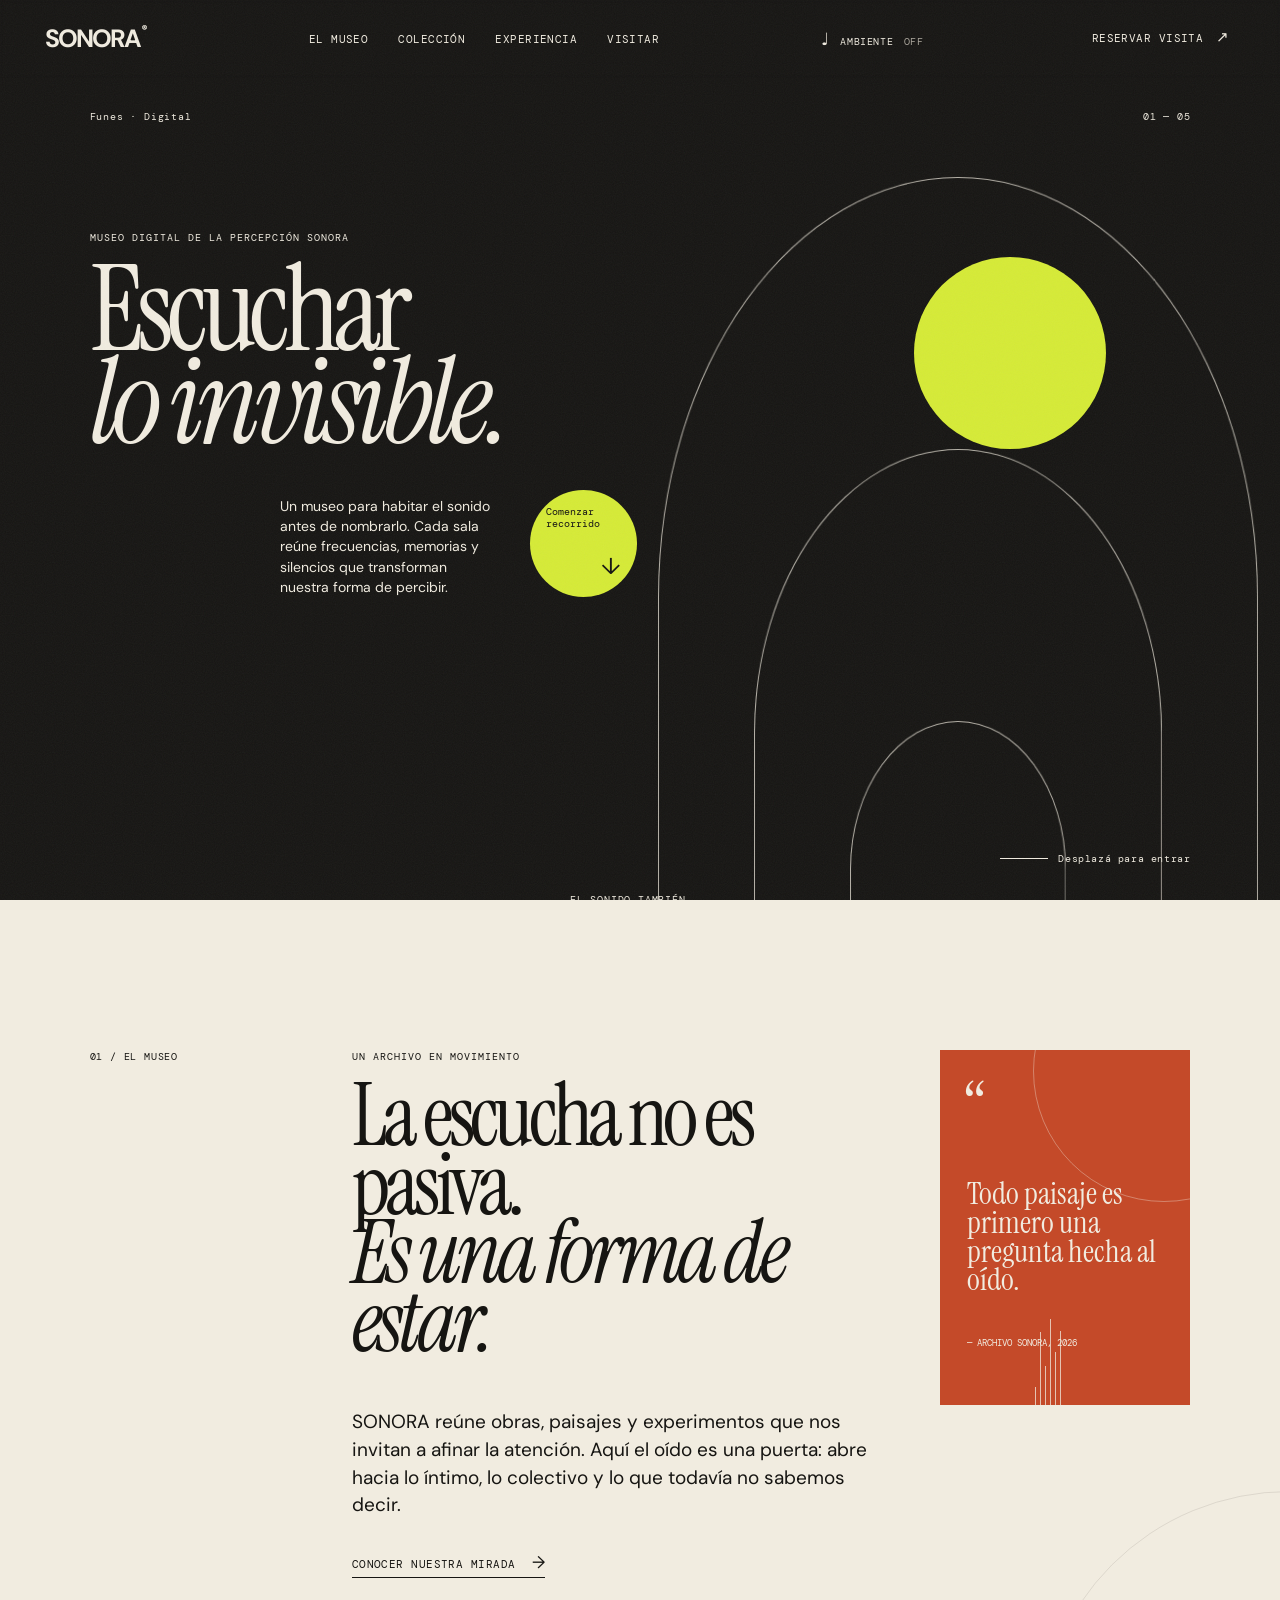
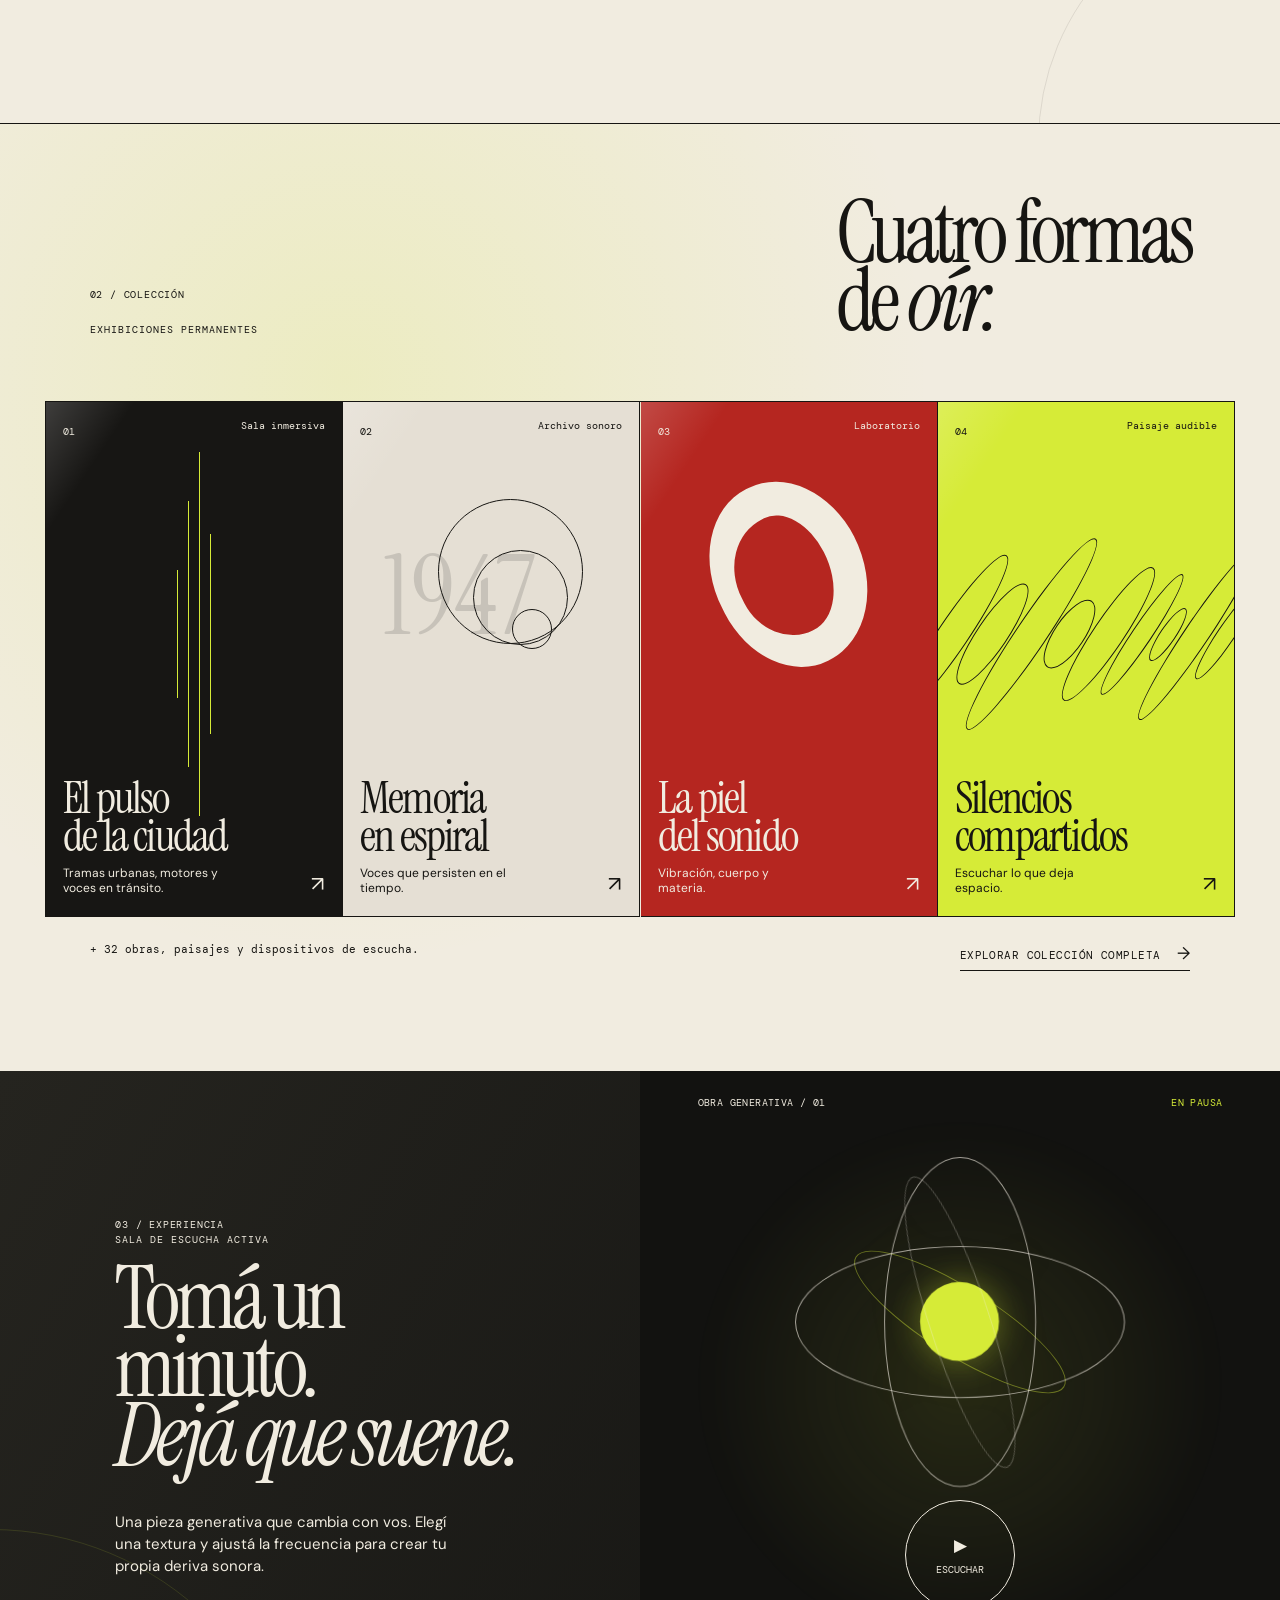
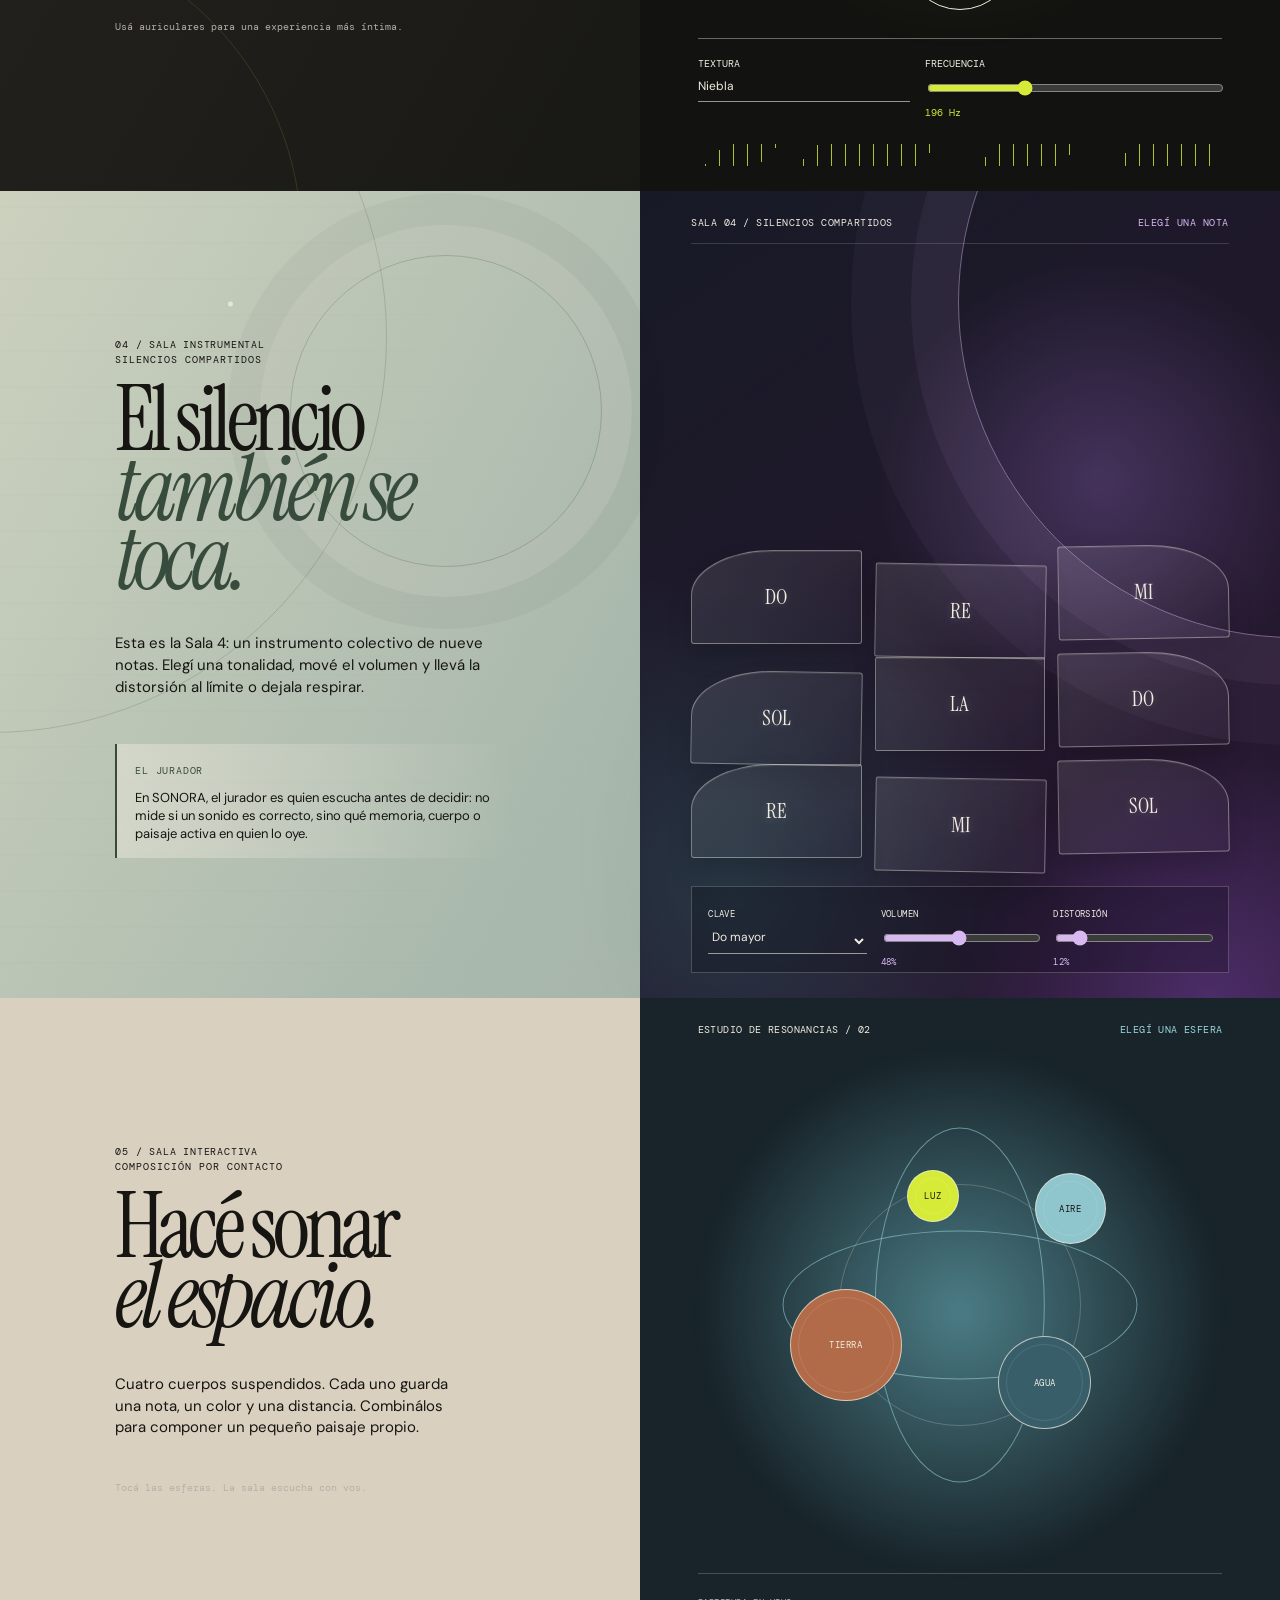
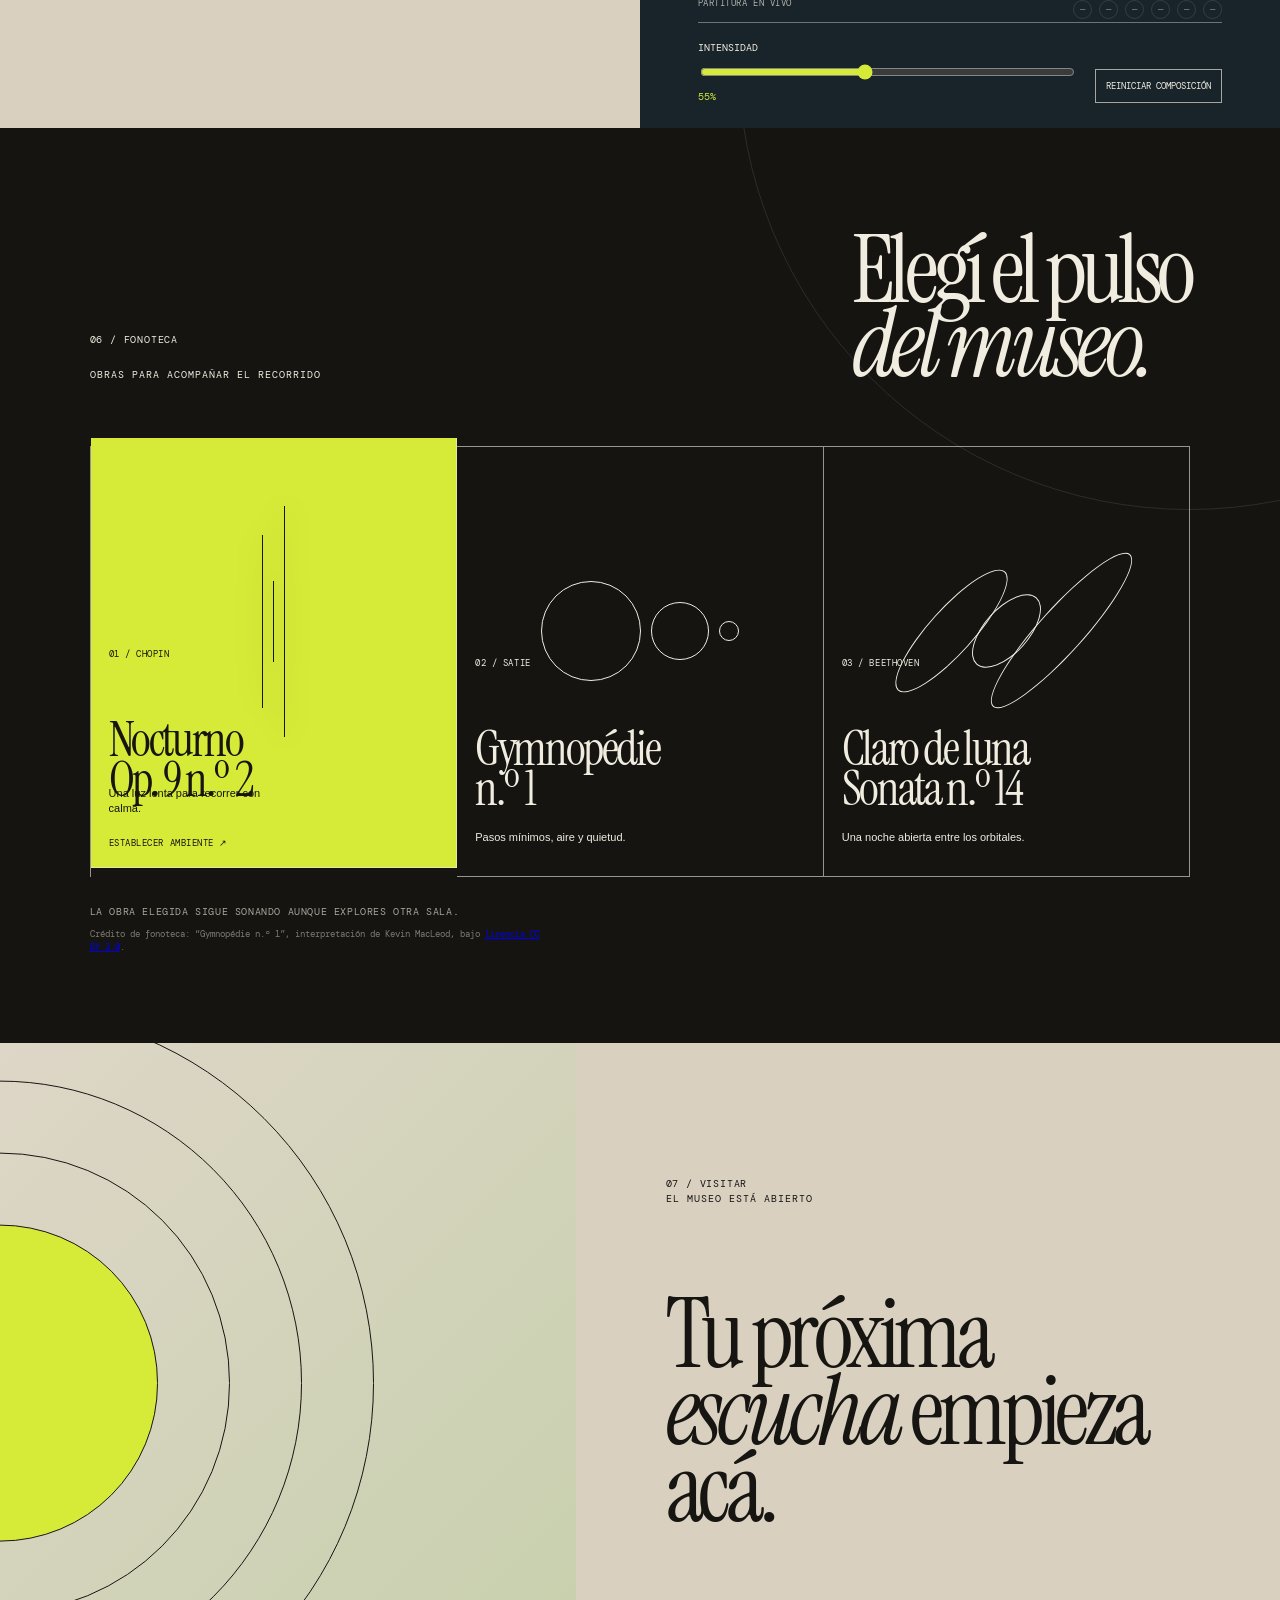
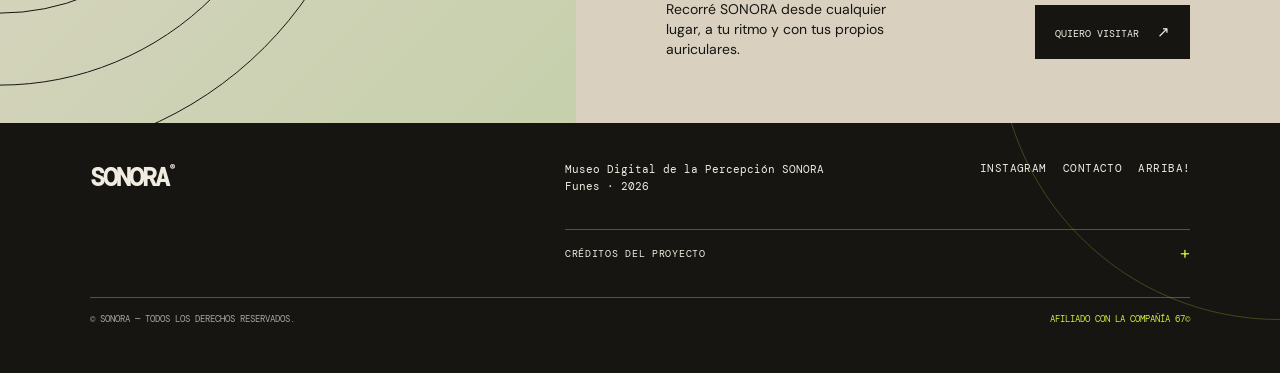
==== commit 28db29e3: "Add files via upload" ====
--- a/index.html
+++ b/index.html
@@ -10,9 +10,14 @@
     />
     <title>SONORA — Museo digital de la percepción</title>
     <link rel="stylesheet" href="styles.css" />
+    <link rel="stylesheet" href="enhancements.css" />
+    <link rel="stylesheet" href="experience.css" />
+    <link rel="stylesheet" href="soundrooms.css" />
+    <link rel="stylesheet" href="polish.css" />
   </head>
   <body>
     <div class="grain" aria-hidden="true"></div>
+    <audio id="ambient-music" loop preload="metadata"><source src="https://upload.wikimedia.org/wikipedia/commons/5/50/Nocturne_Op._9_no._2_in_E_flat_major.mp3" type="audio/mpeg" /></audio>
     <header class="site-header">
       <a class="wordmark" href="assets/easter-egg.png" aria-label="SONORA, sorpresa">SONORA<span>®</span></a>
       <button class="menu-toggle" type="button" aria-expanded="false" aria-controls="navigation">
@@ -25,7 +30,8 @@
         <a href="#experiencia">Experiencia</a>
         <a href="#visita">Visitar</a>
       </nav>
-      <a class="header-cta" href="visitar.html">Reservar visita <span>↗</span></a>
+      <button class="ambient-toggle" id="ambient-toggle" type="button" aria-pressed="false"><span class="ambient-icon">♩</span> Ambiente <b>OFF</b></button>
+      <button class="header-cta paywall-open" type="button" data-paywall-open>Reservar visita <span>↗</span></button>
     </header>
 
     <main>
@@ -69,24 +75,24 @@
           <h2 id="coleccion-title">Cuatro formas<br />de <em>oír.</em></h2>
         </div>
         <div class="room-grid">
-          <article class="room room-dark" data-room="01" tabindex="0">
+          <article class="room room-dark" data-room="01" data-sound="ciudad" tabindex="0">
             <span class="room-number">01</span><span class="room-type">Sala inmersiva</span>
             <div class="room-visual pulse-visual"><i></i><i></i><i></i><i></i></div>
             <h3>El pulso<br />de la ciudad</h3><p>Tramas urbanas, motores y voces en tránsito.</p><span class="room-arrow">↗</span>
           </article>
-          <article class="room room-paper" data-room="02" tabindex="0">
+          <article class="room room-paper" data-room="02" data-sound="memoria" tabindex="0">
             <span class="room-number">02</span><span class="room-type">Archivo sonoro</span>
             <div class="room-visual paper-visual"><span>1947</span><i></i><i></i><i></i></div>
             <h3>Memoria<br />en espiral</h3><p>Voces que persisten en el tiempo.</p><span class="room-arrow">↗</span>
           </article>
-          <article class="room room-red" data-room="03" tabindex="0">
+          <article class="room room-red" data-room="03" data-sound="cuerpo" tabindex="0">
             <span class="room-number">03</span><span class="room-type">Laboratorio</span>
             <div class="room-visual ear-visual"><div></div></div>
             <h3>La piel<br />del sonido</h3><p>Vibración, cuerpo y materia.</p><span class="room-arrow">↗</span>
           </article>
-          <article class="room room-line" data-room="04" tabindex="0">
+          <article class="room room-line" data-room="04" data-sound="paisaje" tabindex="0">
             <span class="room-number">04</span><span class="room-type">Paisaje audible</span>
-            <div class="room-visual line-visual"><i></i><i></i><i></i><i></i><i></i></div>
+            <div class="room-visual line-visual"><i></i><i></i><i></i><i></i><i></i><i></i><i></i><i></i><i></i></div>
             <h3>Silencios<br />compartidos</h3><p>Escuchar lo que deja espacio.</p><span class="room-arrow">↗</span>
           </article>
         </div>
@@ -113,22 +119,78 @@
         </div>
       </section>
 
+      <section class="silence-studio" id="sala-cuatro" aria-labelledby="silence-title">
+        <div class="silence-copy"><span class="section-index">04 / SALA INSTRUMENTAL</span><p class="eyebrow">Silencios compartidos</p><h2 id="silence-title">El silencio<br /><em>también se toca.</em></h2><p>Esta es la Sala 4: un instrumento colectivo de nueve notas. Elegí una tonalidad, mové el volumen y llevá la distorsión al límite o dejala respirar.</p><div class="jurador-note"><span>EL JURADOR</span><p>En SONORA, el jurador es quien escucha antes de decidir: no mide si un sonido es correcto, sino qué memoria, cuerpo o paisaje activa en quien lo oye.</p></div></div>
+        <div class="silence-console" id="silence-console">
+          <div class="silence-header"><span>SALA 04 / SILENCIOS COMPARTIDOS</span><span id="silence-status" aria-live="polite">ELEGÍ UNA NOTA</span></div>
+          <div class="silence-notes" id="silence-notes">
+            <button type="button" class="silence-note" data-step="0">DO</button><button type="button" class="silence-note" data-step="1">RE</button><button type="button" class="silence-note" data-step="2">MI</button><button type="button" class="silence-note" data-step="3">SOL</button><button type="button" class="silence-note" data-step="4">LA</button><button type="button" class="silence-note" data-step="5">DO↑</button><button type="button" class="silence-note" data-step="6">RE↑</button><button type="button" class="silence-note" data-step="7">MI↑</button><button type="button" class="silence-note" data-step="8">SOL↑</button>
+          </div>
+          <div class="silence-controls"><label>Clave <select id="silence-key"><option value="C">Do mayor</option><option value="D">Re mayor</option><option value="E">Mi mayor</option><option value="F">Fa mayor</option><option value="G">Sol mayor</option><option value="A">La mayor</option></select></label><label>Volumen <input id="silence-volume" type="range" min="0" max="100" value="48" /><output id="silence-volume-output">48%</output></label><label>Distorsión <input id="silence-distortion" type="range" min="0" max="100" value="12" /><output id="silence-distortion-output">12%</output></label></div>
+        </div>
+      </section>
+
+      <section class="resonance-hall" id="resonancia" aria-labelledby="resonance-title">
+        <div class="resonance-copy">
+          <span class="section-index">05 / SALA INTERACTIVA</span>
+          <p class="eyebrow">Composición por contacto</p>
+          <h2 id="resonance-title">Hacé sonar<br /><em>el espacio.</em></h2>
+          <p>Cuatro cuerpos suspendidos. Cada uno guarda una nota, un color y una distancia. Combinálos para componer un pequeño paisaje propio.</p>
+          <p class="small-note">Tocá las esferas. La sala escucha con vos.</p>
+        </div>
+        <div class="resonance-console" id="resonance-console">
+          <div class="resonance-header"><span>ESTUDIO DE RESONANCIAS / 02</span><span id="resonance-status" aria-live="polite">ELEGÍ UNA ESFERA</span></div>
+          <div class="resonance-space" id="resonance-space">
+            <button class="resonance-pad pad-one" type="button" data-note="c" aria-label="Activar resonancia tierra"><span>TIERRA</span></button>
+            <button class="resonance-pad pad-two" type="button" data-note="e" aria-label="Activar resonancia aire"><span>AIRE</span></button>
+            <button class="resonance-pad pad-three" type="button" data-note="g" aria-label="Activar resonancia agua"><span>AGUA</span></button>
+            <button class="resonance-pad pad-four" type="button" data-note="b" aria-label="Activar resonancia luz"><span>LUZ</span></button>
+            <span class="resonance-ring ring-one" aria-hidden="true"></span><span class="resonance-ring ring-two" aria-hidden="true"></span>
+          </div>
+          <div class="resonance-score" aria-live="polite"><span class="score-label">PARTITURA EN VIVO</span><div class="score-notes" id="score-notes"><i>—</i><i>—</i><i>—</i><i>—</i><i>—</i><i>—</i></div></div>
+          <div class="resonance-controls"><label>Intensidad <input id="resonance-intensity" type="range" min="20" max="100" value="55" /><output id="resonance-output">55%</output></label><button id="resonance-clear" type="button">Reiniciar composición</button></div>
+        </div>
+      </section>
+
+      <section class="phonotheque" id="fonoteca" aria-labelledby="phonotheque-title">
+        <div class="phonotheque-heading"><div><span class="section-index">06 / FONOTECA</span><p class="eyebrow">Obras para acompañar el recorrido</p></div><h2 id="phonotheque-title">Elegí el pulso<br /><em>del museo.</em></h2></div>
+        <div class="phonotheque-grid" role="list">
+          <button class="track-card is-selected" type="button" data-track="nocturne" role="listitem"><span>01 / CHOPIN</span><div class="track-glyph nocturne-glyph"><i></i><i></i><i></i></div><h3>Nocturno<br />Op. 9 n.º 2</h3><p>Una luz lenta para recorrer con calma.</p><b>ESTABLECER AMBIENTE ↗</b></button>
+          <button class="track-card" type="button" data-track="gymnopedie" role="listitem"><span>02 / SATIE</span><div class="track-glyph gymnopedie-glyph"><i></i><i></i><i></i></div><h3>Gymnopédie<br />n.º 1</h3><p>Pasos mínimos, aire y quietud.</p><b>ESTABLECER AMBIENTE ↗</b></button>
+          <button class="track-card" type="button" data-track="moonlight" role="listitem"><span>03 / BEETHOVEN</span><div class="track-glyph moonlight-glyph"><i></i><i></i><i></i></div><h3>Claro de luna<br />Sonata n.º 14</h3><p>Una noche abierta entre los orbitales.</p><b>ESTABLECER AMBIENTE ↗</b></button>
+        </div>
+        <p class="phonotheque-note">La obra elegida sigue sonando aunque explores otra sala.</p>
+        <p class="phonotheque-credit" style="font:9px/1.4 var(--mono);max-width:460px;color:#7f7b72;margin:10px 0 0;position:relative;z-index:1">Crédito de fonoteca: “Gymnopédie n.º 1”, interpretación de Kevin MacLeod, bajo <a href="https://creativecommons.org/licenses/by/3.0/" target="_blank" rel="noreferrer">licencia CC BY 3.0</a>.</p>
+      </section>
+
       <section class="visit" id="visita" aria-labelledby="visita-title">
         <div class="visit-art" aria-hidden="true"><div class="ripple r1"></div><div class="ripple r2"></div><div class="ripple r3"></div><div class="ripple r4"></div></div>
         <div class="visit-content">
-          <div><span class="section-index">04 / VISITAR</span><p class="eyebrow">El museo está abierto</p></div>
+          <div><span class="section-index">07 / VISITAR</span><p class="eyebrow">El museo está abierto</p></div>
           <h2 id="visita-title">Tu próxima<br /><em>escucha</em> empieza acá.</h2>
-          <div class="visit-bottom"><p>Recorré SONORA desde cualquier lugar, a tu ritmo y con tus propios auriculares.</p><a class="button-light" href="visitar.html">Quiero visitar <span>↗</span></a></div>
+          <div class="visit-bottom"><p>Recorré SONORA desde cualquier lugar, a tu ritmo y con tus propios auriculares.</p><button class="button-light paywall-open" type="button" data-paywall-open>Quiero visitar <span>↗</span></button></div>
         </div>
       </section>
     </main>
 
+    <dialog class="visit-paywall" id="visit-paywall" aria-labelledby="paywall-title">
+      <button class="paywall-close" type="button" data-paywall-close aria-label="Cerrar">×</button>
+      <p class="eyebrow">Acceso digital al museo</p><h2 id="paywall-title">Disfrutá de la belleza<br />del sonido <em>desde cualquier lugar.</em></h2>
+      <p>Una entrada abre el recorrido completo, la fonoteca y las salas de escucha activas. Elegí tu propio ritmo, desde donde estés.</p>
+      <div class="paywall-price"><span>ACCESO INDIVIDUAL</span><strong>US$ 2.99</strong></div>
+      <a class="paywall-buy" href="visitar.html">Continuar con el acceso <span>↗</span></a>
+      <small>No se procesa ningún pago en este sitio de demostración.</small>
+    </dialog>
+
     <footer>
       <a class="wordmark" href="#inicio">SONORA<span>®</span></a>
       <p>Museo Digital de la Percepción SONORA<br />Funes · 2026</p>
-      <div><a href="https://instagram.com/fran.dubua/" target="_blank">Instagram</a><a href="mailto:riojinzxc@gmail.com">Contacto</a><a href="#inicio">Arriba!</a></div>
-      <small>© SONORA — Todos los derechos reservados.</small>
+      <div class="footer-links"><a href="https://instagram.com/fran.dubua/" target="_blank" rel="noreferrer">Instagram</a><a href="mailto:riojinzxc@gmail.com">Contacto</a><a href="#inicio">Arriba!</a></div>
+      <details class="credits"><summary>Créditos del proyecto <span>+</span></summary><dl><div><dt>Director del Proyecto</dt><dd>Dubois Francisco</dd></div><div><dt>Programador Principal</dt><dd>Dubois Francisco</dd></div><div><dt>Desarrollador web</dt><dd>Da Campo Santiago</dd></div><div><dt>Diseñador UX/UI</dt><dd>Da Campo Santiago</dd></div><div><dt>Diseñador gráfico</dt><dd>Da Campo Santiago, Gemini, ChatGPT</dd></div><div><dt>Director creativo</dt><dd>Da Campo Santiago</dd></div><div><dt>Investigación y contenido</dt><dd>Dubois Francisco, ChatGPT</dd></div><div><dt>Edición de audio</dt><dd>Dubois Francisco</dd></div><div><dt>Testing</dt><dd>Da Campo Santiago, Mosto Joaquín</dd></div><div><dt>Agradecimientos</dt><dd>Soledad Lanzini, 4to "B"</dd></div></dl></details>
+      <small><span>© SONORA — Todos los derechos reservados.</span><span class="affiliate">Afiliado con la Compañía 67©</span></small>
     </footer>
+    <script src="museum-sounds.js"></script>
+    <script src="ambient.js"></script>
     <script src="script.js"></script>
   </body>
 </html>
--- a/enhancements.css
+++ b/enhancements.css
@@ -0,0 +1,4 @@
+/* Controles y sala sonora adicional */
+.ambient-toggle{background:transparent;border:0;color:inherit;font:10px var(--mono);text-transform:uppercase;letter-spacing:.06em;cursor:pointer;padding:6px 0;white-space:nowrap}.ambient-toggle b{font:inherit;margin-left:4px;color:#aaa59b}.ambient-toggle .ambient-icon{font-size:17px;display:inline-block;margin-right:4px;transition:transform .4s ease}.ambient-toggle:hover .ambient-icon,.ambient-toggle.is-on .ambient-icon{transform:rotate(-12deg) scale(1.25)}.ambient-toggle.is-on{color:var(--acid)}.ambient-toggle.is-on b{color:inherit}.ambient-toggle.is-on .ambient-icon{animation:note-sway 1.8s ease-in-out infinite}@keyframes note-sway{50%{transform:rotate(11deg) translateY(-3px)}}
+.resonance-hall{display:grid;grid-template-columns:1fr 1fr;min-height:730px;background:#d9d0c0;color:var(--ink);position:relative;overflow:hidden}.resonance-copy{padding:11vw 9vw;position:relative;z-index:2}.resonance-copy h2{font:clamp(60px,7vw,108px)/.78 var(--serif);letter-spacing:-.06em;font-weight:400;margin:0}.resonance-copy>p:not(.eyebrow):not(.small-note){font-size:15px;line-height:1.45;max-width:340px;margin:42px 0}.resonance-console{--resonance-intensity:.55;background:#18242a;color:var(--cream);padding:25px 9%;display:flex;flex-direction:column;align-items:center;position:relative;overflow:hidden}.resonance-console::before{content:"";position:absolute;width:90%;aspect-ratio:1;border-radius:50%;background:radial-gradient(circle,rgba(118,198,210,var(--resonance-intensity)),transparent 64%);filter:blur(8px);animation:console-glow 7s ease-in-out infinite;pointer-events:none}.resonance-header{position:relative;z-index:3;width:100%;font:10px var(--mono);letter-spacing:.04em;display:flex;justify-content:space-between}.resonance-header span:last-child{color:#9dd9e0}.resonance-space{width:355px;aspect-ratio:1;margin:auto;position:relative;z-index:2}.resonance-space::before{content:"";position:absolute;inset:16%;border:1px solid rgba(241,236,224,.22);border-radius:50%;animation:slow-turn 17s linear infinite}.resonance-pad{position:absolute;border:1px solid rgba(241,236,224,.72);border-radius:50%;background:rgba(241,236,224,.04);color:var(--cream);cursor:pointer;font:9px var(--mono);letter-spacing:.06em;transition:transform .35s cubic-bezier(.2,.8,.2,1),background .35s ease,box-shadow .35s ease;display:grid;place-items:center;z-index:2}.resonance-pad:hover,.resonance-pad:focus-visible,.resonance-pad.is-active{transform:scale(1.22);outline:0;background:var(--acid);color:var(--ink);box-shadow:0 0 0 8px rgba(214,235,55,.12),0 0 40px rgba(214,235,55,.36)}.pad-one{width:112px;aspect-ratio:1;left:2%;bottom:23%;background:#b26b49}.pad-two{width:71px;aspect-ratio:1;right:9%;top:13%;background:#8fc5cd;color:var(--ink)}.pad-three{width:93px;aspect-ratio:1;right:13%;bottom:15%;background:#375e69}.pad-four{width:52px;aspect-ratio:1;left:35%;top:12%;background:#d6eb37;color:var(--ink)}.resonance-ring{position:absolute;border:1px solid rgba(157,217,224,.55);border-radius:50%;left:50%;top:50%;transform:translate(-50%,-50%);pointer-events:none;animation:resonance-orbit 13s linear infinite}.ring-one{width:100%;height:42%}.ring-two{width:48%;height:100%;animation-duration:18s;animation-direction:reverse}.is-resonating .ring-one{animation:resonance-burst 1s ease-out}.is-resonating .ring-two{animation:resonance-burst 1s .08s ease-out}.resonance-controls{position:relative;z-index:3;border-top:1px solid rgba(241,236,224,.4);padding-top:18px;width:100%;display:grid;grid-template-columns:1fr auto;gap:22px;align-items:end;font:10px var(--mono);text-transform:uppercase}.resonance-controls label{display:flex;flex-direction:column;gap:8px}.resonance-controls button{border:1px solid rgba(241,236,224,.65);background:transparent;color:var(--cream);font:9px var(--mono);text-transform:uppercase;padding:10px;cursor:pointer;transition:background .25s ease,color .25s ease}.resonance-controls button:hover{background:var(--cream);color:var(--ink)}@keyframes resonance-orbit{to{transform:translate(-50%,-50%) rotate(360deg)}}@keyframes resonance-burst{0%{transform:translate(-50%,-50%) scale(1);opacity:1}100%{transform:translate(-50%,-50%) scale(1.45);opacity:0}}
+@media(max-width:980px){.site-header{gap:14px}.site-header nav{gap:17px}.ambient-toggle{font-size:9px}.resonance-hall{grid-template-columns:1fr}.resonance-copy{padding:90px 9vw 55px}.resonance-console{min-height:610px;padding:22px 9%}}@media(max-width:800px){.ambient-toggle{margin-left:auto}.header-cta{display:none}.site-header nav.open~.ambient-toggle{visibility:hidden}.resonance-space{width:min(78vw,355px)}}@media(max-width:450px){.ambient-toggle{font-size:0}.ambient-toggle b{font-size:9px}.ambient-toggle .ambient-icon{font-size:19px;margin-right:0}.resonance-console{min-height:560px}.resonance-space{width:285px}.resonance-controls{grid-template-columns:1fr}.resonance-copy h2{font-size:60px}.pad-one{width:95px}.pad-three{width:78px}}
--- a/experience.css
+++ b/experience.css
@@ -0,0 +1,15 @@
+/* Navegación cinética */
+.site-header{transition:transform .42s cubic-bezier(.2,.8,.2,1),background .42s ease,box-shadow .42s ease}.site-header .header-cta{background:transparent;border:0;cursor:pointer}.site-header.is-sticky{position:fixed!important;top:0;background:rgba(22,21,18,.92);box-shadow:0 8px 24px rgba(0,0,0,.16);transform:translateY(-115%);backdrop-filter:blur(14px)}.site-header.is-sticky.is-revealed{transform:translateY(0)}.scroll-cue{transition:opacity .35s ease,transform .35s ease}.scroll-cue.is-hidden{opacity:0;transform:translateY(12px);pointer-events:none}
+
+/* Sala cuatro: una comunidad de silencios */
+.line-visual{gap:8px}.line-visual i:nth-child(6){height:145px;width:23px;animation-delay:-2.8s}.line-visual i:nth-child(7){height:63px;width:18px;animation-delay:-1.8s}.line-visual i:nth-child(8){height:205px;width:28px;animation-delay:-.3s}.line-visual i:nth-child(9){height:107px;width:20px;animation-delay:-2.5s}.room-line .line-visual{animation:line-field 9s ease-in-out infinite}.room-line::after{content:"";position:absolute;width:180%;height:180%;border-radius:50%;border:1px solid rgba(22,21,18,.15);left:-40%;top:-40%;animation:slow-turn 25s linear infinite;pointer-events:none}.room-line:hover .line-visual{animation-duration:3.5s}.room-line:hover .line-visual i{animation-duration:1.6s}@keyframes line-field{50%{transform:scale(1.08) rotate(-4deg)}}
+
+/* Partitura de contacto */
+.resonance-score{position:relative;z-index:3;width:100%;border-top:1px solid rgba(241,236,224,.22);padding:13px 0 3px;display:flex;align-items:center;justify-content:space-between;gap:18px;font:9px var(--mono);letter-spacing:.06em}.score-label{opacity:.7}.score-notes{height:32px;display:flex;align-items:end;gap:7px}.score-notes i{font-style:normal;display:grid;place-items:center;width:19px;height:19px;border:1px solid rgba(241,236,224,.28);border-radius:50%;opacity:.45;transition:transform .35s cubic-bezier(.2,.8,.2,1),background .35s ease,color .35s ease,opacity .35s ease}.score-notes i.is-note{opacity:1;background:var(--acid);border-color:var(--acid);color:var(--ink);transform:translateY(-8px) scale(1.12);box-shadow:0 0 18px rgba(214,235,55,.48)}.resonance-console.is-resonating .resonance-space::after{content:"";position:absolute;inset:0;border:1px solid rgba(214,235,55,.6);border-radius:50%;animation:space-wave 1.1s ease-out both}.resonance-pad span{pointer-events:none}.resonance-pad::before{content:"";position:absolute;inset:7px;border:1px solid rgba(255,255,255,.18);border-radius:inherit;opacity:.6}.resonance-pad:hover::before{animation:slow-turn 2.4s linear infinite}@keyframes space-wave{to{transform:scale(1.4);opacity:0}}
+
+/* Fonoteca */
+.phonotheque{padding:105px 7vw 90px;background:#151411;color:var(--cream);position:relative;overflow:hidden}.phonotheque::before{content:"";position:absolute;width:900px;aspect-ratio:1;border-radius:50%;border:1px solid rgba(241,236,224,.11);right:-360px;top:-520px;animation:slow-turn 40s linear infinite}.phonotheque-heading{display:flex;justify-content:space-between;align-items:end;gap:30px;position:relative;z-index:1;margin-bottom:65px}.phonotheque-heading h2{font:clamp(55px,7.4vw,112px)/.78 var(--serif);letter-spacing:-.06em;font-weight:400;margin:0}.phonotheque-heading .eyebrow{margin:20px 0 0}.phonotheque-grid{display:grid;grid-template-columns:repeat(3,1fr);position:relative;z-index:1;border-top:1px solid rgba(241,236,224,.6);border-left:1px solid rgba(241,236,224,.6)}.track-card{min-height:430px;padding:18px;border:0;border-right:1px solid rgba(241,236,224,.6);border-bottom:1px solid rgba(241,236,224,.6);background:transparent;color:var(--cream);position:relative;text-align:left;cursor:pointer;overflow:hidden;transition:background .45s ease,color .45s ease,transform .45s cubic-bezier(.2,.8,.2,1)}.track-card:hover,.track-card:focus-visible,.track-card.is-selected{background:var(--acid);color:var(--ink);transform:translateY(-9px);outline:0}.track-card>span,.track-card>b{font:9px var(--mono);letter-spacing:.06em}.track-card>b{position:absolute;left:18px;bottom:18px;opacity:0;transform:translateY(10px);transition:.35s ease}.track-card:hover>b,.track-card.is-selected>b{opacity:1;transform:translateY(0)}.track-card h3{font:48px/.83 var(--serif);letter-spacing:-.05em;margin:0;position:absolute;left:18px;bottom:67px}.track-card p{font-size:11px;line-height:1.35;margin:0;max-width:185px;position:absolute;left:18px;bottom:31px;transition:transform .35s ease}.track-card:hover p,.track-card.is-selected p{transform:translateY(-20px)}.track-glyph{position:absolute;inset:68px 0 130px;display:flex;align-items:center;justify-content:center;gap:10px}.track-glyph i{display:block;width:1px;background:currentColor}.nocturne-glyph i{height:75%;animation:music-bar 1.7s ease-in-out infinite}.nocturne-glyph i:nth-child(2){height:35%;animation-delay:-.5s}.nocturne-glyph i:nth-child(3){height:100%;animation-delay:-1s}.gymnopedie-glyph i{width:100px;aspect-ratio:1;border:1px solid currentColor;border-radius:50%;background:transparent;animation:gym-circle 10s linear infinite}.gymnopedie-glyph i:nth-child(2){width:58px;animation-duration:7s;animation-direction:reverse}.gymnopedie-glyph i:nth-child(3){width:20px;animation-duration:4s}.moonlight-glyph i{width:45px;height:160px;border:1px solid currentColor;border-radius:50%;background:transparent;transform:rotate(42deg);animation:moon-orbit 7s ease-in-out infinite}.moonlight-glyph i:nth-child(2){height:90px;animation-delay:-1.5s}.moonlight-glyph i:nth-child(3){height:205px;animation-delay:-3s}.track-card.is-selected .track-glyph{filter:drop-shadow(0 0 14px rgba(22,21,18,.35))}.phonotheque-note{font:10px var(--mono);letter-spacing:.06em;text-transform:uppercase;position:relative;z-index:1;margin:28px 0 0;color:#aaa59b}@keyframes music-bar{50%{transform:scaleY(.35)}}@keyframes gym-circle{to{transform:rotate(360deg)}}@keyframes moon-orbit{50%{transform:rotate(58deg) translateY(-10px)}}
+
+/* Acceso de visita */
+.paywall-open{border:0;cursor:pointer}.visit-paywall{max-width:760px;width:calc(100% - 36px);padding:58px;background:var(--ink);color:var(--cream);border:1px solid rgba(241,236,224,.7);box-shadow:16px 16px 0 var(--acid)}.visit-paywall::backdrop{background:rgba(17,16,14,.75);backdrop-filter:blur(6px)}.visit-paywall h2{font:clamp(47px,6vw,85px)/.79 var(--serif);letter-spacing:-.055em;font-weight:400;margin:0 0 30px}.visit-paywall>p:not(.eyebrow){font-size:16px;line-height:1.45;max-width:510px}.paywall-close{position:absolute;right:18px;top:12px;background:transparent;border:0;color:var(--cream);font-size:29px;cursor:pointer}.paywall-price{display:flex;justify-content:space-between;align-items:end;border-top:1px solid rgba(241,236,224,.42);padding-top:18px;margin-top:36px;font:10px var(--mono);letter-spacing:.06em}.paywall-price strong{font:42px var(--serif);font-weight:400;letter-spacing:-.04em}.paywall-buy{display:block;margin-top:18px;padding:16px 18px;background:var(--acid);color:var(--ink);font:10px var(--mono);text-transform:uppercase;text-decoration:none;text-align:center;letter-spacing:.06em;transition:transform .25s ease,box-shadow .25s ease}.paywall-buy:hover{transform:translate(-4px,-4px);box-shadow:5px 5px 0 var(--cream)}.visit-paywall small{display:block;margin-top:16px;font:9px var(--mono);color:#aaa59b}
+@media(max-width:800px){.phonotheque{padding:80px 7vw}.phonotheque-heading{display:block}.phonotheque-heading h2{margin-top:35px}.phonotheque-grid{grid-template-columns:1fr}.track-card{min-height:340px}.track-glyph{inset:45px 0 105px}.track-card h3{font-size:50px}.track-card>b{opacity:1;transform:none}.track-card p{bottom:27px}.track-card:hover p,.track-card.is-selected p{transform:none}.visit-paywall{padding:46px 28px}.score-label{display:none}}@media(max-width:450px){.resonance-score{gap:8px}.score-notes{gap:4px}.score-notes i{width:16px;height:16px}.phonotheque-heading h2{font-size:59px}.track-card{min-height:330px}.track-card h3{font-size:47px}.paywall-price{align-items:start;flex-direction:column;gap:9px}}
--- a/soundrooms.css
+++ b/soundrooms.css
@@ -0,0 +1,9 @@
+/* Sala cuatro: instrumento, cuerpos y jurador */
+.silence-studio{display:grid;grid-template-columns:1fr 1fr;min-height:730px;background:#bfc7b8;color:var(--ink);position:relative;overflow:hidden}.silence-studio::before{content:"";position:absolute;width:790px;aspect-ratio:1;border-radius:50%;border:1px solid rgba(22,21,18,.14);left:-405px;top:-250px;animation:slow-turn 36s linear infinite}.silence-copy{padding:11vw 9vw;position:relative;z-index:2}.silence-copy h2{font:clamp(60px,7vw,108px)/.78 var(--serif);letter-spacing:-.06em;font-weight:400;margin:0}.silence-copy>p:not(.eyebrow){font-size:15px;line-height:1.46;max-width:410px;margin:39px 0}.jurador-note{border-left:1px solid var(--ink);padding:3px 0 3px 16px;max-width:400px}.jurador-note>span{font:10px var(--mono);letter-spacing:.08em}.jurador-note p{font:13px/1.4 var(--sans);margin:10px 0 0}.silence-console{background:#211d27;color:var(--cream);padding:25px 8%;display:flex;flex-direction:column;position:relative;overflow:hidden}.silence-console::before,.silence-console::after{content:"";position:absolute;border-radius:50%;pointer-events:none}.silence-console::before{width:570px;aspect-ratio:1;border:1px solid rgba(194,150,224,.34);right:-320px;top:-190px;animation:slow-turn 28s linear infinite}.silence-console::after{width:430px;aspect-ratio:1;background:radial-gradient(circle,rgba(149,93,189,.28),transparent 65%);right:-130px;bottom:-180px;animation:console-glow 6s ease-in-out infinite}.silence-header{position:relative;z-index:3;display:flex;justify-content:space-between;font:10px var(--mono);letter-spacing:.05em}.silence-header span:last-child{color:#d8b8f1}.silence-notes{position:relative;z-index:2;display:grid;grid-template-columns:repeat(3,1fr);gap:10px;margin:auto 0 28px}.silence-note{height:88px;border:1px solid rgba(241,236,224,.7);background:rgba(241,236,224,.035);color:var(--cream);font:21px var(--serif);cursor:pointer;transition:transform .24s cubic-bezier(.2,.8,.2,1),background .24s ease,color .24s ease,box-shadow .24s ease}.silence-note:nth-child(2n){transform:translateY(15px)}.silence-note:hover,.silence-note:focus-visible,.silence-note.is-active{background:#d8b8f1;color:#211d27;outline:0;transform:translateY(-5px) scale(1.04);box-shadow:0 0 0 5px rgba(216,184,241,.12),0 0 28px rgba(216,184,241,.3)}.silence-note:nth-child(2n):hover,.silence-note:nth-child(2n):focus-visible,.silence-note:nth-child(2n).is-active{transform:translateY(7px) scale(1.04)}.silence-controls{position:relative;z-index:3;border-top:1px solid rgba(241,236,224,.42);padding-top:18px;display:grid;grid-template-columns:1fr 1fr 1fr;gap:14px;font:9px var(--mono);letter-spacing:.04em;text-transform:uppercase}.silence-controls label{display:flex;flex-direction:column;gap:8px}.silence-controls select{background:transparent;color:var(--cream);border:0;border-bottom:1px solid rgba(241,236,224,.6);padding:0 0 7px;font:12px var(--sans)}.silence-controls option{color:var(--ink)}.silence-controls output{color:#d8b8f1;text-transform:none}.silence-console input[type=range]{accent-color:#d8b8f1}
+
+/* Archivo afectivo: grabaciones reales */
+.emotion-archive{background:#e6ded1;padding:100px 7vw;position:relative;overflow:hidden}.emotion-archive::before{content:"";position:absolute;width:570px;aspect-ratio:1;border:1px solid rgba(22,21,18,.12);border-radius:50%;right:-270px;top:-150px;animation:slow-turn 29s linear infinite}.emotion-heading{position:relative;z-index:1;display:grid;grid-template-columns:1fr 1.4fr 1fr;align-items:end;gap:35px;margin-bottom:62px}.emotion-heading .eyebrow{margin:20px 0 0}.emotion-heading h2{font:clamp(59px,7.4vw,110px)/.78 var(--serif);letter-spacing:-.06em;font-weight:400;margin:0}.emotion-heading>p{font-size:14px;line-height:1.42;margin:0;max-width:240px}.emotion-grid{display:grid;grid-template-columns:repeat(4,1fr);border-top:1px solid var(--ink);border-left:1px solid var(--ink);position:relative;z-index:1}.emotion-card{height:395px;border:0;border-right:1px solid var(--ink);border-bottom:1px solid var(--ink);padding:17px;position:relative;text-align:left;color:var(--ink);cursor:pointer;overflow:hidden;transition:transform .35s cubic-bezier(.2,.8,.2,1),box-shadow .35s ease}.emotion-card:hover,.emotion-card:focus-visible,.emotion-card.is-playing{transform:translateY(-8px);box-shadow:0 10px 0 var(--ink);outline:0;z-index:1}.emotion-card>span,.emotion-card>b{font:9px var(--mono);letter-spacing:.06em}.emotion-card h3{font:50px/.82 var(--serif);letter-spacing:-.05em;position:absolute;left:17px;bottom:62px;margin:0}.emotion-card p{font-size:11px;line-height:1.34;max-width:170px;position:absolute;left:17px;bottom:18px;margin:0}.emotion-card>b{position:absolute;right:16px;bottom:17px;opacity:0;transition:opacity .2s ease}.emotion-card:hover>b,.emotion-card.is-playing>b{opacity:1}.emotion-mark{position:absolute;left:0;right:0;top:63px;bottom:110px;display:grid;place-items:center;font:150px/.8 var(--serif);transition:transform .7s ease}.emotion-card:hover .emotion-mark,.emotion-card.is-playing .emotion-mark{transform:scale(1.18) rotate(12deg)}.emotion-fear{background:#263343;color:var(--cream)}.emotion-joy{background:var(--acid)}.emotion-sad{background:#9eb0bb}.emotion-calm{background:#c1b793}.emotion-status,.emotion-credit{position:relative;z-index:1;font:10px var(--mono);letter-spacing:.06em;margin:26px 0 0}.emotion-status{color:#b52620}.emotion-credit{color:#726c63;margin-top:10px}
+
+/* Pie institucional */
+footer small{display:flex;justify-content:space-between;gap:20px}.affiliate{white-space:nowrap;color:var(--acid)}
+@media(max-width:900px){.silence-studio{grid-template-columns:1fr}.silence-copy{padding:90px 9vw 55px}.silence-console{min-height:610px;padding:22px 9%}.emotion-heading{grid-template-columns:1fr 1fr}.emotion-heading>p{grid-column:2}.emotion-grid{grid-template-columns:1fr 1fr}.emotion-card{height:360px}}@media(max-width:550px){.silence-console{min-height:600px}.silence-notes{gap:6px}.silence-note{height:68px;font-size:18px}.silence-controls{grid-template-columns:1fr}.silence-copy h2{font-size:60px}.emotion-archive{padding:78px 7vw}.emotion-heading{display:block}.emotion-heading h2{font-size:61px;margin-top:35px}.emotion-heading>p{margin-top:28px}.emotion-grid{grid-template-columns:1fr}.emotion-card{height:330px}footer small{align-items:start;flex-direction:column;gap:9px}}
--- a/polish.css
+++ b/polish.css
@@ -0,0 +1,42 @@
+/* Navegación: se muestra sólo tras una intención clara de subir. */
+.site-header{will-change:transform,opacity}
+.site-header.is-sticky{left:0;right:0;width:100%;visibility:hidden;opacity:0;pointer-events:none;transform:translateY(-120%)}
+.site-header.is-sticky.is-revealed{visibility:visible;opacity:1;pointer-events:auto;transform:translateY(0)}
+.collection-page.has-sticky-header main{padding-top:var(--sticky-header-height,78px)}
+
+/* Sala 04: una partitura visual más cálida y profunda. */
+.silence-studio{background:radial-gradient(circle at 18% 14%,rgba(245,240,211,.72) 0 2px,transparent 3px),radial-gradient(circle at 75% 82%,rgba(77,105,84,.2),transparent 33%),linear-gradient(118deg,#ccd1be 0%,#aab9ad 50%,#9ea9a2 100%)}
+.silence-studio::after{content:"";position:absolute;inset:0;pointer-events:none;opacity:.32;background-image:linear-gradient(90deg,transparent 0 49.9%,rgba(22,21,18,.12) 50% 50.1%,transparent 50.2%),repeating-linear-gradient(0deg,transparent 0 34px,rgba(22,21,18,.05) 35px 36px);mask-image:linear-gradient(90deg,#000,transparent 68%)}
+.silence-copy{isolation:isolate}
+.silence-copy::before{content:"";position:absolute;z-index:-1;width:310px;aspect-ratio:1;right:6%;top:8%;border:1px solid rgba(22,21,18,.16);border-radius:50%;box-shadow:0 0 0 30px rgba(241,236,224,.12),0 0 0 62px rgba(22,21,18,.035);animation:studio-pulse 12s ease-in-out infinite}
+.silence-copy h2 em{color:#384c3d}
+.jurador-note{margin-top:45px;padding:14px 0 14px 18px;background:linear-gradient(90deg,rgba(241,236,224,.45),transparent);border-left:2px solid #384c3d}
+.jurador-note>span{color:#384c3d}
+.silence-console{background:radial-gradient(circle at 72% 36%,rgba(146,105,192,.32),transparent 32%),radial-gradient(circle at 14% 86%,rgba(63,183,165,.19),transparent 36%),linear-gradient(145deg,#171a26,#21182c 54%,#2b1934)}
+.silence-console::before{width:670px;right:-350px;top:-225px;border-color:rgba(223,196,249,.45);box-shadow:0 0 0 47px rgba(223,196,249,.05),0 0 0 107px rgba(223,196,249,.035)}
+.silence-console::after{width:520px;right:-190px;bottom:-260px;background:radial-gradient(circle,rgba(122,72,175,.42),transparent 68%)}
+.silence-header{padding-bottom:14px;border-bottom:1px solid rgba(241,236,224,.16)}
+.silence-notes{grid-template-columns:repeat(3,minmax(0,1fr));gap:13px;perspective:900px}
+.silence-note{height:94px;position:relative;overflow:hidden;border-color:rgba(241,236,224,.4);border-radius:2px;background:linear-gradient(145deg,rgba(255,255,255,.11),rgba(255,255,255,.018));box-shadow:inset 0 1px 0 rgba(255,255,255,.1),0 12px 25px rgba(0,0,0,.15);text-shadow:0 1px 10px rgba(255,255,255,.2)}
+.silence-note::after{content:"";position:absolute;width:115%;height:1px;left:-8%;top:50%;background:rgba(241,236,224,.22);transform:rotate(-28deg) translateX(-120%);transition:transform .65s cubic-bezier(.2,.8,.2,1)}
+.silence-note:nth-child(3n+1){border-radius:48% 3px 3px 3px}.silence-note:nth-child(3n){border-radius:3px 48% 3px 3px}.silence-note:nth-child(2n){transform:translateY(14px) rotate(1deg)}
+.silence-note:nth-child(3n){transform:translateY(-5px) rotate(-1deg)}
+.silence-note:hover::after,.silence-note:focus-visible::after,.silence-note.is-active::after{transform:rotate(-28deg) translateX(120%)}
+.silence-note:hover,.silence-note:focus-visible,.silence-note.is-active{background:linear-gradient(145deg,#f1d9ff,#c9b7f0);box-shadow:0 0 0 5px rgba(216,184,241,.1),0 0 38px rgba(216,184,241,.46),0 15px 26px rgba(0,0,0,.22)}
+.silence-note:nth-child(2n):hover,.silence-note:nth-child(2n):focus-visible,.silence-note:nth-child(2n).is-active{transform:translateY(2px) scale(1.04) rotate(1deg)}
+.silence-note:nth-child(3n):hover,.silence-note:nth-child(3n):focus-visible,.silence-note:nth-child(3n).is-active{transform:translateY(-12px) scale(1.04) rotate(-1deg)}
+.silence-controls{padding:21px 16px 4px;border:1px solid rgba(241,236,224,.22);background:rgba(6,7,13,.24);backdrop-filter:blur(8px)}
+.silence-controls select{cursor:pointer}.silence-console input[type=range]{cursor:ew-resize}
+@keyframes studio-pulse{0%,100%{transform:scale(.96) rotate(0deg);opacity:.58}50%{transform:scale(1.07) rotate(9deg);opacity:1}}
+
+/* Créditos institucionales. */
+footer .credits{grid-column:2/-1;position:relative;z-index:1;align-self:start;border-top:1px solid rgba(241,236,224,.28);padding-top:14px;color:#c5c0b6}
+.credits summary{display:flex;align-items:center;justify-content:space-between;gap:18px;list-style:none;cursor:pointer;font:10px var(--mono);letter-spacing:.07em;text-transform:uppercase;color:var(--cream)}
+.credits summary::-webkit-details-marker{display:none}.credits summary span{font:18px/1 var(--sans);transition:transform .28s ease;color:var(--acid)}
+.credits[open] summary span{transform:rotate(45deg)}
+.credits dl{display:grid;grid-template-columns:repeat(2,minmax(0,1fr));gap:0 26px;margin:18px 0 0;border-top:1px solid rgba(241,236,224,.14)}
+.credits dl div{display:grid;grid-template-columns:minmax(0,1fr) minmax(0,1.25fr);gap:9px;padding:10px 0;border-bottom:1px solid rgba(241,236,224,.11)}
+.credits dt,.credits dd{margin:0;font:9px/1.4 var(--mono);letter-spacing:.025em}.credits dt{text-transform:uppercase;color:#8f8a80}.credits dd{color:var(--cream)}
+@media(max-width:800px){.collection-page.has-sticky-header main{padding-top:var(--sticky-header-height,65px)}footer .credits{grid-column:1/-1}.credits dl{grid-template-columns:1fr}.silence-copy::before{right:-12%;opacity:.7}.silence-notes{gap:9px}}
+@media(max-width:550px){.silence-note{height:74px}.silence-controls{padding:17px 13px}.credits dl div{grid-template-columns:1fr;gap:3px}.credits dd{font-size:10px}.silence-copy::before{width:220px;top:3%}}
+@media(prefers-reduced-motion:reduce){.silence-copy::before{animation:none}.site-header{transition:none}.silence-note::after{transition:none}}
